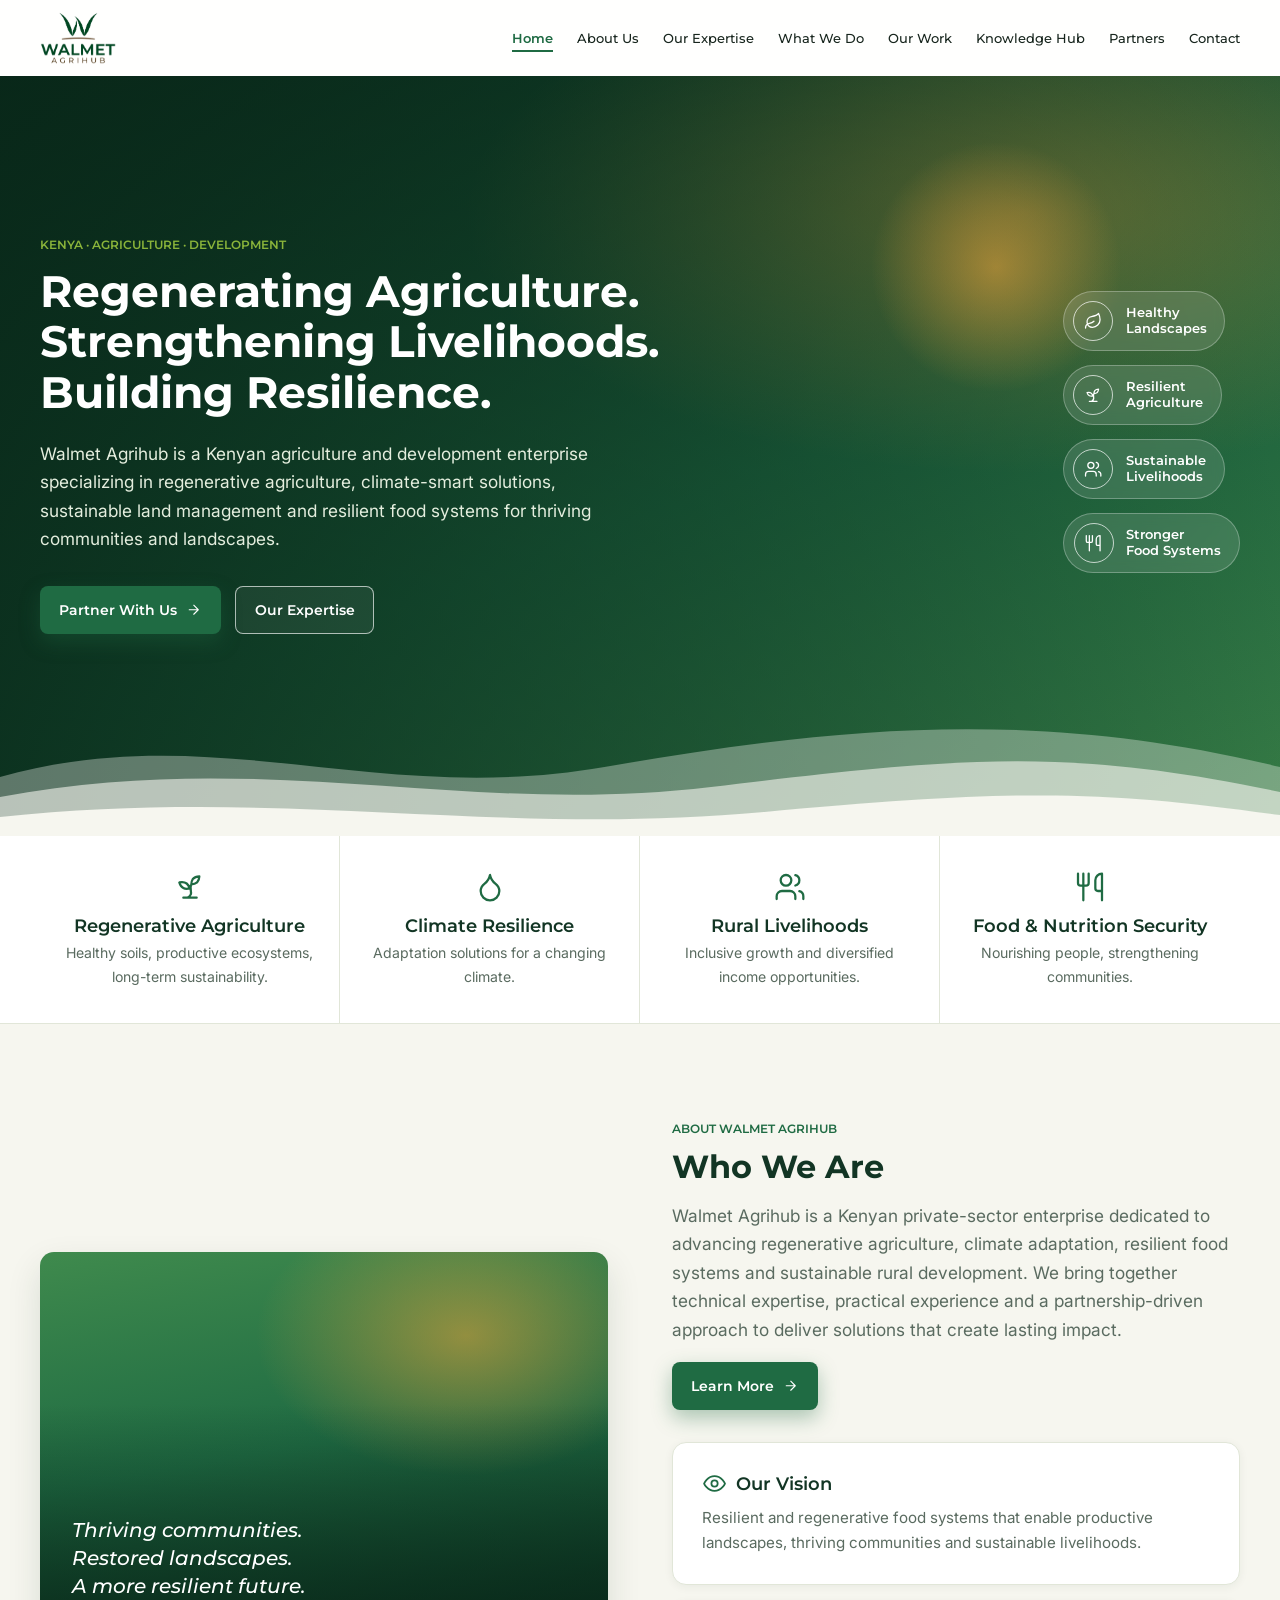
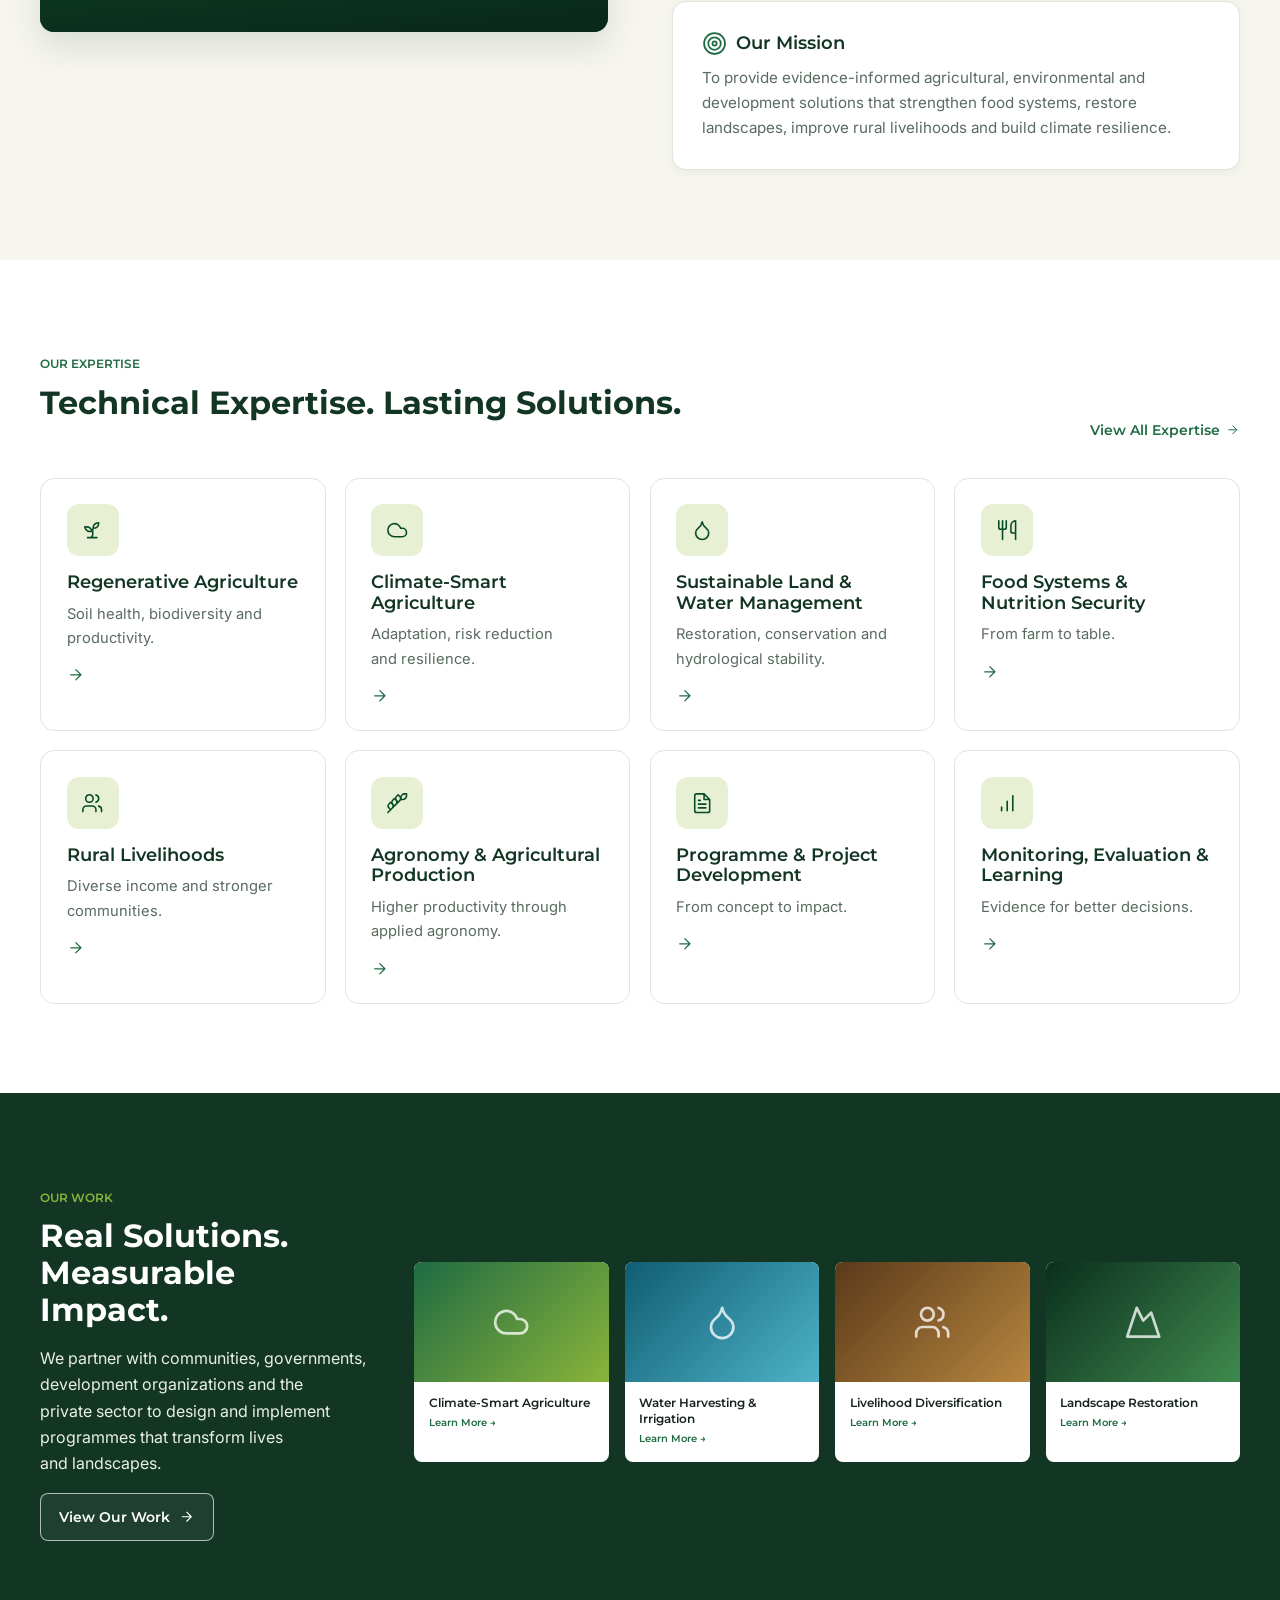
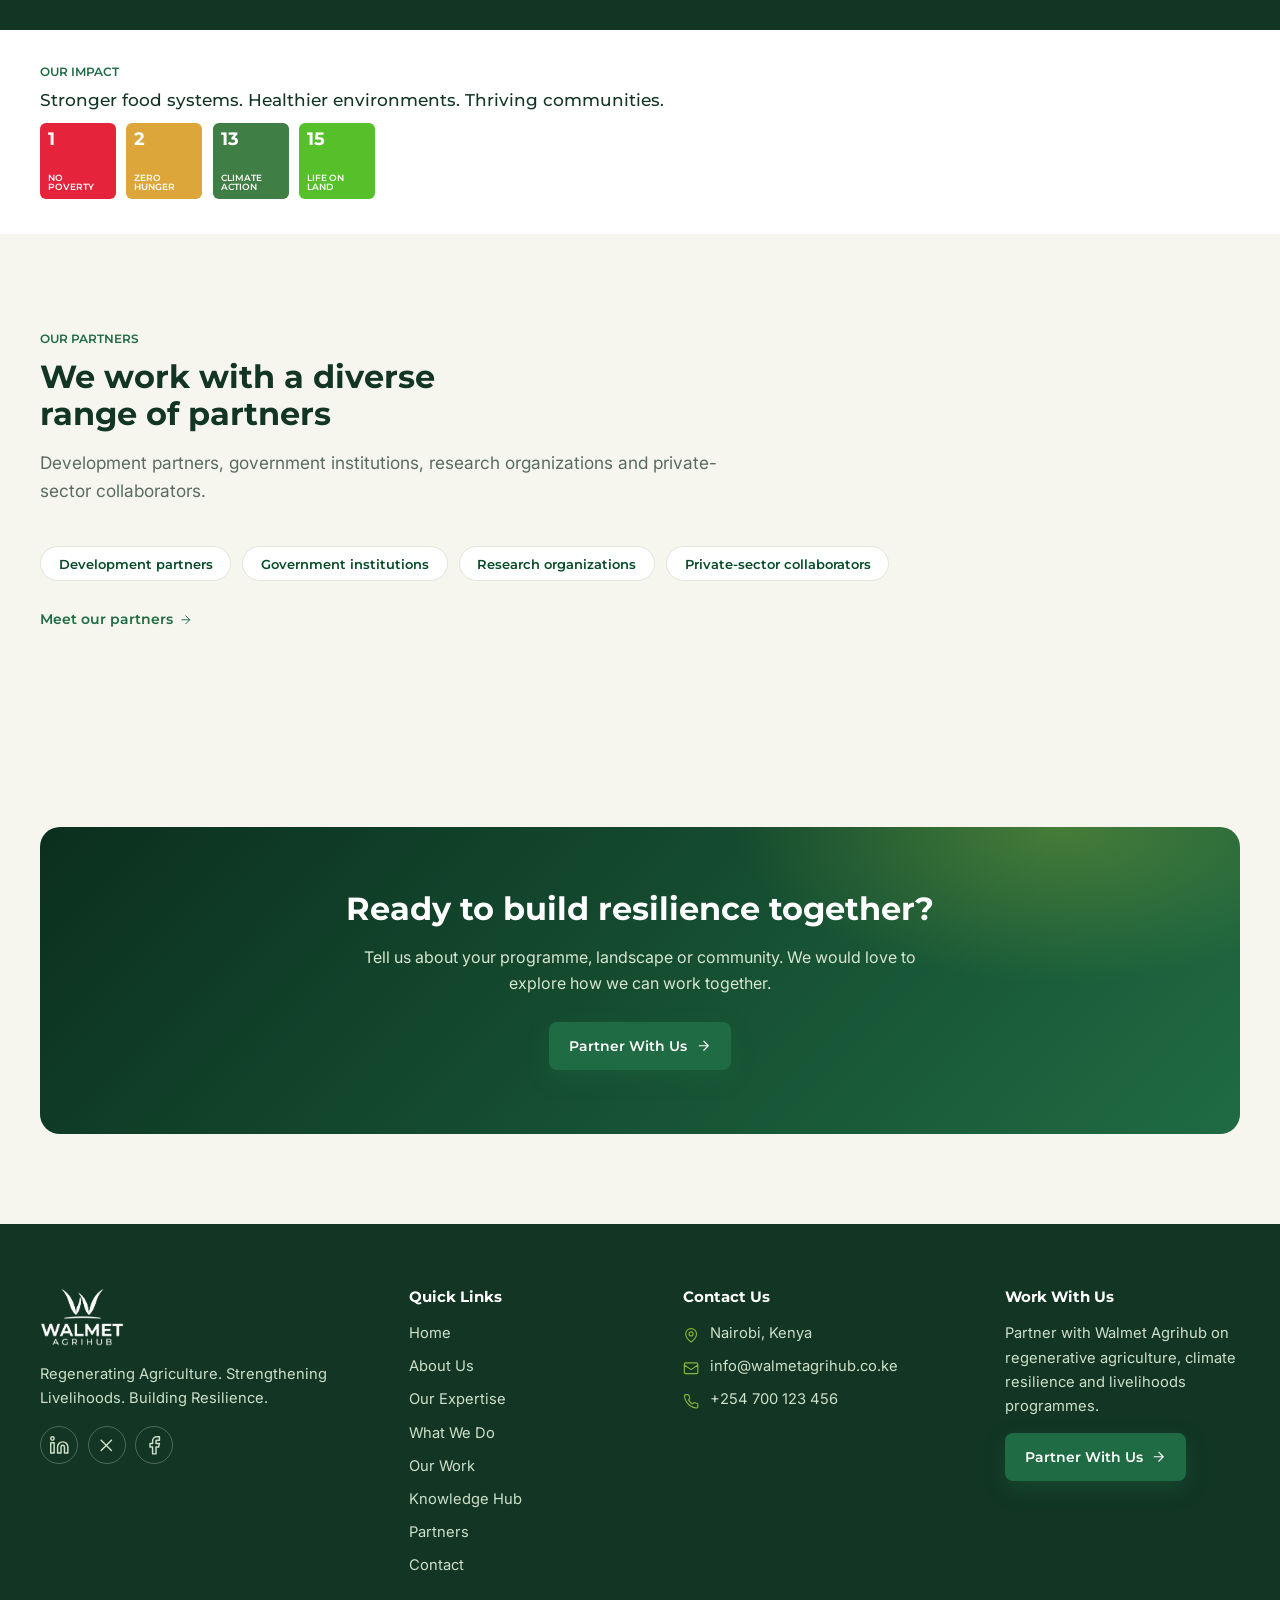
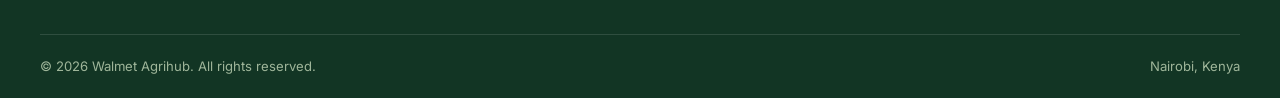
==== index.html @ 6f963b5f "first commit" ====
<!DOCTYPE html>
<html lang="en">
<head>
  <meta charset="UTF-8">
  <meta name="viewport" content="width=device-width, initial-scale=1">
  <title>Walmet Agrihub | Regenerative Agriculture & Climate Resilience in Kenya</title>
  <meta name="description" content="Walmet Agrihub is a Kenyan agriculture and development enterprise specializing in regenerative agriculture, climate-smart solutions and resilient food systems.">
  <meta name="theme-color" content="#064b27">
  <link rel="canonical" href="https://www.walmetagrihub.co.ke/">
  <meta property="og:type" content="website">
  <meta property="og:title" content="Walmet Agrihub | Regenerative Agriculture & Climate Resilience in Kenya">
  <meta property="og:description" content="Walmet Agrihub is a Kenyan agriculture and development enterprise specializing in regenerative agriculture, climate-smart solutions and resilient food systems.">
  <meta property="og:site_name" content="Walmet Agrihub">
  <link rel="icon" type="image/png" href="favicon.png">
  <link rel="preconnect" href="https://fonts.googleapis.com">
  <link rel="preconnect" href="https://fonts.gstatic.com" crossorigin>
  <link rel="stylesheet" href="https://fonts.googleapis.com/css2?family=Inter:wght@400;500;600&family=Montserrat:ital,wght@0,500;0,600;0,700;1,500&display=swap">
  <link rel="stylesheet" href="styles.css">
  <script>document.documentElement.classList.add('js')</script>
</head>
<body>
<a class="skip-link" href="#main">Skip to content</a>
<header class="site-header">
  <div class="container">
    <a class="brand" href="index.html" aria-label="Walmet Agrihub home">
      <img src="logo.png" alt="Walmet Agrihub logo" width="76" height="52">
      <span class="brand-tag">Regenerating Agriculture. Strengthening Livelihoods. Building Resilience.</span>
    </a>
    <button class="nav-toggle" aria-label="Toggle menu" aria-expanded="false" aria-controls="site-nav"><span></span></button>
    <nav class="nav" id="site-nav" aria-label="Primary"><a href="index.html" aria-current="page">Home</a><a href="about.html">About Us</a><a href="expertise.html">Our Expertise</a><a href="what-we-do.html">What We Do</a><a href="our-work.html">Our Work</a><a href="knowledge-hub.html">Knowledge Hub</a><a href="partners.html">Partners</a><a href="contact.html">Contact</a></nav>
  </div>
</header>
<main id="main">

<section class="hero">
  <div class="sun-glow"></div>
  <div class="container hero-inner">
    <div>
      <span class="eyebrow">Kenya &middot; Agriculture &middot; Development</span>
      <h1><span>Regenerating Agriculture.</span><span>Strengthening Livelihoods.</span><span>Building Resilience.</span></h1>
      <p class="lead">Walmet Agrihub is a Kenyan agriculture and development enterprise specializing in regenerative agriculture, climate-smart solutions, sustainable land management and resilient food systems for thriving communities and landscapes.</p>
      <div class="hero-actions">
        <a class="btn btn--primary" href="contact.html#enquiry">Partner With Us <svg class="icon " viewBox="0 0 24 24" aria-hidden="true"><path d="M5 12h14M12 5l7 7-7 7"/></svg></a>
        <a class="btn btn--ghost" href="expertise.html">Our Expertise</a>
      </div>
    </div>
    <div class="hero-chips"><div class="chip"><i><svg class="icon " viewBox="0 0 24 24" aria-hidden="true"><path d="M11 20A7 7 0 0 1 9.8 6.1C15.5 5 17 4.48 19 2c1 2 2 4.18 2 8 0 5.5-4.78 10-10 10Z"/><path d="M2 21c0-3 1.85-5.36 5.08-6C9.5 14.52 12 13 13 12"/></svg></i><span>Healthy<br>Landscapes</span></div><div class="chip"><i><svg class="icon " viewBox="0 0 24 24" aria-hidden="true"><path d="M7 20h10M10 20c5.5-2.5.8-6.4 3-10M9.5 9.4c1.1.8 1.8 2.2 2.3 3.7-2 .4-3.5.4-4.8-.3-1.2-.6-2.3-1.9-3-4.2 2.8-.5 4.4 0 5.5.8zM14.1 6a7 7 0 0 0-1.1 4c1.9-.1 3.3-.6 4.3-1.4 1-1 1.6-2.3 1.7-4.6-2.7.1-4 1-4.9 2z"/></svg></i><span>Resilient<br>Agriculture</span></div><div class="chip"><i><svg class="icon " viewBox="0 0 24 24" aria-hidden="true"><path d="M16 21v-2a4 4 0 0 0-4-4H6a4 4 0 0 0-4 4v2M9 11a4 4 0 1 0 0-8 4 4 0 0 0 0 8zM22 21v-2a4 4 0 0 0-3-3.87M16 3.13a4 4 0 0 1 0 7.75"/></svg></i><span>Sustainable<br>Livelihoods</span></div><div class="chip"><i><svg class="icon " viewBox="0 0 24 24" aria-hidden="true"><path d="M3 2v7a2 2 0 0 0 2 2h4a2 2 0 0 0 2-2V2M7 2v20M21 15V2a5 5 0 0 0-5 5v6a2 2 0 0 0 2 2h3Zm0 0v7"/></svg></i><span>Stronger<br>Food Systems</span></div></div>
  </div>
  <svg class="hills" viewBox="0 0 1440 150" preserveAspectRatio="none" aria-hidden="true">
  <path data-speed="0.10" d="M0 90 C240 30 420 120 680 80 S1160 20 1440 80 V150 H0Z" fill="#f6f6ef" opacity=".35"/>
  <path data-speed="0.05" d="M0 110 C300 60 520 130 800 100 S1200 60 1440 105 V150 H0Z" fill="#f6f6ef" opacity=".6"/>
  <path d="M0 130 C320 100 560 150 860 125 S1250 105 1440 128 V150 H0Z" fill="#f6f6ef"/>
</svg>
</section>

<section class="focus-strip"><div class="container focus-grid">
  <div class="focus-item reveal"><svg class="icon " viewBox="0 0 24 24" aria-hidden="true"><path d="M7 20h10M10 20c5.5-2.5.8-6.4 3-10M9.5 9.4c1.1.8 1.8 2.2 2.3 3.7-2 .4-3.5.4-4.8-.3-1.2-.6-2.3-1.9-3-4.2 2.8-.5 4.4 0 5.5.8zM14.1 6a7 7 0 0 0-1.1 4c1.9-.1 3.3-.6 4.3-1.4 1-1 1.6-2.3 1.7-4.6-2.7.1-4 1-4.9 2z"/></svg><h3>Regenerative Agriculture</h3><p>Healthy soils, productive ecosystems, long-term sustainability.</p></div>
  <div class="focus-item reveal" style="--d:.08s"><svg class="icon " viewBox="0 0 24 24" aria-hidden="true"><path d="M12 22a7 7 0 0 0 7-7c0-2-1-3.9-3-5.5s-3.5-4-4-6.5c-.5 2.5-2 4.9-4 6.5C6 11.1 5 13 5 15a7 7 0 0 0 7 7z"/></svg><h3>Climate Resilience</h3><p>Adaptation solutions for a changing climate.</p></div>
  <div class="focus-item reveal" style="--d:.16s"><svg class="icon " viewBox="0 0 24 24" aria-hidden="true"><path d="M16 21v-2a4 4 0 0 0-4-4H6a4 4 0 0 0-4 4v2M9 11a4 4 0 1 0 0-8 4 4 0 0 0 0 8zM22 21v-2a4 4 0 0 0-3-3.87M16 3.13a4 4 0 0 1 0 7.75"/></svg><h3>Rural Livelihoods</h3><p>Inclusive growth and diversified income opportunities.</p></div>
  <div class="focus-item reveal" style="--d:.24s"><svg class="icon " viewBox="0 0 24 24" aria-hidden="true"><path d="M3 2v7a2 2 0 0 0 2 2h4a2 2 0 0 0 2-2V2M7 2v20M21 15V2a5 5 0 0 0-5 5v6a2 2 0 0 0 2 2h3Zm0 0v7"/></svg><h3>Food &amp; Nutrition Security</h3><p>Nourishing people, strengthening communities.</p></div>
</div></section>

<section class="section"><div class="container split">
  <div class="visual reveal reveal--left"><blockquote>Thriving communities.<br>Restored landscapes.<br>A more resilient future.</blockquote></div>
  <div class="reveal reveal--right">
    <span class="eyebrow">About Walmet Agrihub</span><h2>Who We Are</h2>
    <p class="lead">Walmet Agrihub is a Kenyan private-sector enterprise dedicated to advancing regenerative agriculture, climate adaptation, resilient food systems and sustainable rural development. We bring together technical expertise, practical experience and a partnership-driven approach to deliver solutions that create lasting impact.</p>
    <a class="btn btn--primary" href="about.html">Learn More <svg class="icon " viewBox="0 0 24 24" aria-hidden="true"><path d="M5 12h14M12 5l7 7-7 7"/></svg></a>
    <div style="margin-top:2rem">
      <div class="vm-card"><h3><svg class="icon " viewBox="0 0 24 24" aria-hidden="true"><path d="M2 12s3-7 10-7 10 7 10 7-3 7-10 7-10-7-10-7Z"/><circle cx="12" cy="12" r="3"/></svg> Our Vision</h3><p>Resilient and regenerative food systems that enable productive landscapes, thriving communities and sustainable livelihoods.</p></div>
      <div class="vm-card"><h3><svg class="icon " viewBox="0 0 24 24" aria-hidden="true"><circle cx="12" cy="12" r="10"/><circle cx="12" cy="12" r="6"/><circle cx="12" cy="12" r="2"/></svg> Our Mission</h3><p>To provide evidence-informed agricultural, environmental and development solutions that strengthen food systems, restore landscapes, improve rural livelihoods and build climate resilience.</p></div>
    </div>
  </div>
</div></section>

<section class="section section--white"><div class="container">
  <div class="section-head section-head--row reveal"><div><span class="eyebrow">Our Expertise</span><h2>Technical Expertise. Lasting Solutions.</h2></div>
  <a class="link-arrow" href="expertise.html">View All Expertise <svg class="icon " viewBox="0 0 24 24" aria-hidden="true"><path d="M5 12h14M12 5l7 7-7 7"/></svg></a></div>
  <div class="grid grid--4"><a class="card reveal" style="--d:0.0s" href="expertise.html#regenerative">
  <div class="icon-wrap"><svg class="icon " viewBox="0 0 24 24" aria-hidden="true"><path d="M7 20h10M10 20c5.5-2.5.8-6.4 3-10M9.5 9.4c1.1.8 1.8 2.2 2.3 3.7-2 .4-3.5.4-4.8-.3-1.2-.6-2.3-1.9-3-4.2 2.8-.5 4.4 0 5.5.8zM14.1 6a7 7 0 0 0-1.1 4c1.9-.1 3.3-.6 4.3-1.4 1-1 1.6-2.3 1.7-4.6-2.7.1-4 1-4.9 2z"/></svg></div><h3>Regenerative Agriculture</h3><p>Soil health, biodiversity and productivity.</p><svg class="icon link-ico" viewBox="0 0 24 24" aria-hidden="true"><path d="M5 12h14M12 5l7 7-7 7"/></svg></a><a class="card reveal" style="--d:0.06s" href="expertise.html#climate-smart">
  <div class="icon-wrap"><svg class="icon " viewBox="0 0 24 24" aria-hidden="true"><path d="M17.5 19H9a7 7 0 1 1 6.71-9h1.79a4.5 4.5 0 1 1 0 9Z"/></svg></div><h3>Climate-Smart Agriculture</h3><p>Adaptation, risk reduction and resilience.</p><svg class="icon link-ico" viewBox="0 0 24 24" aria-hidden="true"><path d="M5 12h14M12 5l7 7-7 7"/></svg></a><a class="card reveal" style="--d:0.12s" href="expertise.html#sustainable">
  <div class="icon-wrap"><svg class="icon " viewBox="0 0 24 24" aria-hidden="true"><path d="M12 22a7 7 0 0 0 7-7c0-2-1-3.9-3-5.5s-3.5-4-4-6.5c-.5 2.5-2 4.9-4 6.5C6 11.1 5 13 5 15a7 7 0 0 0 7 7z"/></svg></div><h3>Sustainable Land & Water Management</h3><p>Restoration, conservation and hydrological stability.</p><svg class="icon link-ico" viewBox="0 0 24 24" aria-hidden="true"><path d="M5 12h14M12 5l7 7-7 7"/></svg></a><a class="card reveal" style="--d:0.18s" href="expertise.html#food">
  <div class="icon-wrap"><svg class="icon " viewBox="0 0 24 24" aria-hidden="true"><path d="M3 2v7a2 2 0 0 0 2 2h4a2 2 0 0 0 2-2V2M7 2v20M21 15V2a5 5 0 0 0-5 5v6a2 2 0 0 0 2 2h3Zm0 0v7"/></svg></div><h3>Food Systems & Nutrition Security</h3><p>From farm to table.</p><svg class="icon link-ico" viewBox="0 0 24 24" aria-hidden="true"><path d="M5 12h14M12 5l7 7-7 7"/></svg></a><a class="card reveal" style="--d:0.24s" href="expertise.html#rural">
  <div class="icon-wrap"><svg class="icon " viewBox="0 0 24 24" aria-hidden="true"><path d="M16 21v-2a4 4 0 0 0-4-4H6a4 4 0 0 0-4 4v2M9 11a4 4 0 1 0 0-8 4 4 0 0 0 0 8zM22 21v-2a4 4 0 0 0-3-3.87M16 3.13a4 4 0 0 1 0 7.75"/></svg></div><h3>Rural Livelihoods</h3><p>Diverse income and stronger communities.</p><svg class="icon link-ico" viewBox="0 0 24 24" aria-hidden="true"><path d="M5 12h14M12 5l7 7-7 7"/></svg></a><a class="card reveal" style="--d:0.3s" href="expertise.html#agronomy">
  <div class="icon-wrap"><svg class="icon " viewBox="0 0 24 24" aria-hidden="true"><path d="M2 22 16 8M3.47 12.53 5 11l1.53 1.53a3.5 3.5 0 0 1 0 4.94L5 19l-1.53-1.53a3.5 3.5 0 0 1 0-4.94ZM7.47 8.53 9 7l1.53 1.53a3.5 3.5 0 0 1 0 4.94L9 15l-1.53-1.53a3.5 3.5 0 0 1 0-4.94ZM11.47 4.53 13 3l1.53 1.53a3.5 3.5 0 0 1 0 4.94L13 11l-1.53-1.53a3.5 3.5 0 0 1 0-4.94ZM20 2h2v2a4 4 0 0 1-4 4h-2V6a4 4 0 0 1 4-4Z"/></svg></div><h3>Agronomy & Agricultural Production</h3><p>Higher productivity through applied agronomy.</p><svg class="icon link-ico" viewBox="0 0 24 24" aria-hidden="true"><path d="M5 12h14M12 5l7 7-7 7"/></svg></a><a class="card reveal" style="--d:0.36s" href="expertise.html#programme">
  <div class="icon-wrap"><svg class="icon " viewBox="0 0 24 24" aria-hidden="true"><path d="M14 2H6a2 2 0 0 0-2 2v16a2 2 0 0 0 2 2h12a2 2 0 0 0 2-2V8zM14 2v6h6M16 13H8M16 17H8M10 9H8"/></svg></div><h3>Programme & Project Development</h3><p>From concept to impact.</p><svg class="icon link-ico" viewBox="0 0 24 24" aria-hidden="true"><path d="M5 12h14M12 5l7 7-7 7"/></svg></a><a class="card reveal" style="--d:0.42s" href="expertise.html#monitoring">
  <div class="icon-wrap"><svg class="icon " viewBox="0 0 24 24" aria-hidden="true"><path d="M12 20V10M18 20V4M6 20v-4"/></svg></div><h3>Monitoring, Evaluation & Learning</h3><p>Evidence for better decisions.</p><svg class="icon link-ico" viewBox="0 0 24 24" aria-hidden="true"><path d="M5 12h14M12 5l7 7-7 7"/></svg></a></div>
</div></section>

<section class="section section--dark"><div class="container work-band">
  <div class="reveal"><span class="eyebrow">Our Work</span><h2>Real Solutions. Measurable Impact.</h2>
    <p>We partner with communities, governments, development organizations and the private sector to design and implement programmes that transform lives and landscapes.</p>
    <a class="btn btn--ghost" href="our-work.html">View Our Work <svg class="icon " viewBox="0 0 24 24" aria-hidden="true"><path d="M5 12h14M12 5l7 7-7 7"/></svg></a></div>
  <div class="work-tiles">
    <a class="tile reveal" href="our-work.html"><div class="thumb th-climate" style="height:120px"><svg class="icon " viewBox="0 0 24 24" aria-hidden="true"><path d="M17.5 19H9a7 7 0 1 1 6.71-9h1.79a4.5 4.5 0 1 1 0 9Z"/></svg></div><div class="t-body">Climate-Smart Agriculture<small>Learn More &rarr;</small></div></a>
    <a class="tile reveal" style="--d:.08s" href="our-work.html"><div class="thumb th-water" style="height:120px"><svg class="icon " viewBox="0 0 24 24" aria-hidden="true"><path d="M12 22a7 7 0 0 0 7-7c0-2-1-3.9-3-5.5s-3.5-4-4-6.5c-.5 2.5-2 4.9-4 6.5C6 11.1 5 13 5 15a7 7 0 0 0 7 7z"/></svg></div><div class="t-body">Water Harvesting &amp; Irrigation<small>Learn More &rarr;</small></div></a>
    <a class="tile reveal" style="--d:.16s" href="our-work.html"><div class="thumb th-liveli" style="height:120px"><svg class="icon " viewBox="0 0 24 24" aria-hidden="true"><path d="M16 21v-2a4 4 0 0 0-4-4H6a4 4 0 0 0-4 4v2M9 11a4 4 0 1 0 0-8 4 4 0 0 0 0 8zM22 21v-2a4 4 0 0 0-3-3.87M16 3.13a4 4 0 0 1 0 7.75"/></svg></div><div class="t-body">Livelihood Diversification<small>Learn More &rarr;</small></div></a>
    <a class="tile reveal" style="--d:.24s" href="our-work.html"><div class="thumb th-land" style="height:120px"><svg class="icon " viewBox="0 0 24 24" aria-hidden="true"><path d="m8 3 4 8 5-5 5 15H2L8 3z"/></svg></div><div class="t-body">Landscape Restoration<small>Learn More &rarr;</small></div></a>
  </div>
</div></section>

<section class="section section--white" style="padding:2.2rem 0"><div class="container impact reveal">
  <span class="eyebrow" style="margin:0">Our Impact</span>
  <p>Stronger food systems. Healthier environments. Thriving communities.</p>
  <div class="sdgs" aria-label="Aligned with Sustainable Development Goals 1, 2, 13 and 15">
    <div class="sdg" style="background:#e5243b">1<small>No Poverty</small></div>
    <div class="sdg" style="background:#dda63a">2<small>Zero Hunger</small></div>
    <div class="sdg" style="background:#3f7e44">13<small>Climate Action</small></div>
    <div class="sdg" style="background:#56c02b">15<small>Life on Land</small></div>
  </div>
</div></section>

<section class="section"><div class="container">
  <div class="section-head reveal "><span class="eyebrow">Our Partners</span><h2>We work with a diverse range of partners</h2><p class=lead>Development partners, government institutions, research organizations and private-sector collaborators.</p></div>
  <div class="cat-pills reveal"><span class="pill">Development partners</span><span class="pill">Government institutions</span><span class="pill">Research organizations</span><span class="pill">Private-sector collaborators</span></div>
  <p style="margin-top:1.5rem" class="reveal"><a class="link-arrow" href="partners.html">Meet our partners <svg class="icon " viewBox="0 0 24 24" aria-hidden="true"><path d="M5 12h14M12 5l7 7-7 7"/></svg></a></p>
</div></section>
<section class="section"><div class="container"><div class="cta-band reveal">
  <h2>Ready to build resilience together?</h2><p>Tell us about your programme, landscape or community. We would love to explore how we can work together.</p>
  <a class="btn btn--primary" href="contact.html#enquiry">Partner With Us <svg class="icon " viewBox="0 0 24 24" aria-hidden="true"><path d="M5 12h14M12 5l7 7-7 7"/></svg></a></div></div></section>

</main>
<footer class="site-footer">
  <div class="container footer-grid">
    <div>
      <img class="footer-logo" src="logo.png" alt="Walmet Agrihub">
      <p>Regenerating Agriculture. Strengthening Livelihoods. Building Resilience.</p>
      <div class="social">
        <a href="https://www.linkedin.com/" aria-label="LinkedIn" target="_blank" rel="noopener"><svg class="icon " viewBox="0 0 24 24" aria-hidden="true"><path d="M16 8a6 6 0 0 1 6 6v7h-4v-7a2 2 0 0 0-4 0v7h-4v-7a6 6 0 0 1 6-6zM2 9h4v12H2zM4 6a2 2 0 1 0 0-4 2 2 0 0 0 0 4z"/></svg></a>
        <a href="https://x.com/" aria-label="X" target="_blank" rel="noopener"><svg class="icon " viewBox="0 0 24 24" aria-hidden="true"><path d="M18 6 6 18M6 6l12 12"/></svg></a>
        <a href="https://www.facebook.com/" aria-label="Facebook" target="_blank" rel="noopener"><svg class="icon " viewBox="0 0 24 24" aria-hidden="true"><path d="M18 2h-3a5 5 0 0 0-5 5v3H7v4h3v8h4v-8h3l1-4h-4V7a1 1 0 0 1 1-1h3z"/></svg></a>
      </div>
    </div>
    <div><h4>Quick Links</h4><ul><li><a href="index.html">Home</a></li><li><a href="about.html">About Us</a></li><li><a href="expertise.html">Our Expertise</a></li><li><a href="what-we-do.html">What We Do</a></li><li><a href="our-work.html">Our Work</a></li><li><a href="knowledge-hub.html">Knowledge Hub</a></li><li><a href="partners.html">Partners</a></li><li><a href="contact.html">Contact</a></li></ul></div>
    <div><h4>Contact Us</h4>
      <ul class="footer-contact">
        <li><svg class="icon " viewBox="0 0 24 24" aria-hidden="true"><path d="M20 10c0 6-8 12-8 12s-8-6-8-12a8 8 0 0 1 16 0z"/><circle cx="12" cy="10" r="3"/></svg><span>Nairobi, Kenya</span></li>
        <li><svg class="icon " viewBox="0 0 24 24" aria-hidden="true"><path d="M4 4h16a2 2 0 0 1 2 2v12a2 2 0 0 1-2 2H4a2 2 0 0 1-2-2V6a2 2 0 0 1 2-2zM22 7l-10 7L2 7"/></svg><a href="mailto:info@walmetagrihub.co.ke">info@walmetagrihub.co.ke</a></li>
        <li><svg class="icon " viewBox="0 0 24 24" aria-hidden="true"><path d="M22 16.92v3a2 2 0 0 1-2.18 2 19.8 19.8 0 0 1-8.63-3.07 19.5 19.5 0 0 1-6-6 19.8 19.8 0 0 1-3.07-8.67A2 2 0 0 1 4.11 2h3a2 2 0 0 1 2 1.72c.13.96.36 1.9.7 2.81a2 2 0 0 1-.45 2.11L8.09 9.91a16 16 0 0 0 6 6l1.27-1.27a2 2 0 0 1 2.11-.45c.91.34 1.85.57 2.81.7A2 2 0 0 1 22 16.92z"/></svg><a href="tel:+254700123456">+254 700 123 456</a></li>
      </ul></div>
    <div><h4>Work With Us</h4><p>Partner with Walmet Agrihub on regenerative agriculture, climate resilience and livelihoods programmes.</p>
      <a class="btn btn--primary" href="contact.html#enquiry">Partner With Us <svg class="icon " viewBox="0 0 24 24" aria-hidden="true"><path d="M5 12h14M12 5l7 7-7 7"/></svg></a></div>
  </div>
  <div class="container footer-bottom"><span>&copy; <span data-year>2026</span> Walmet Agrihub. All rights reserved.</span><span>Nairobi, Kenya</span></div>
</footer>
<script src="main.js" defer></script>

</body>
</html>
---- styles.css ----
:root {
  /* Brand greens */
  --green-900: #0b2f1e;
  --green-800: #123524;   /* footer / dark bands */
  --green-700: #064b27;   /* logo green */
  --green-600: #1f6b43;   /* primary buttons */
  --green-500: #2f8a57;
  --lime:      #8ab43a;   /* accent */
  --lime-soft: #e8f0d4;

  /* Earth + sun */
  --brown:     #5b3a1a;   /* logo brown */
  --sun:       #e8a33a;

  /* Neutrals */
  --cream:  #f6f6ef;
  --paper:  #ffffff;
  --ink:    #17251d;
  --muted:  #5a6b60;
  --line:   #e1e6d8;

  /* Type */
  --font-head: "Montserrat", "Segoe UI", system-ui, sans-serif;
  --font-body: "Inter", "Segoe UI", system-ui, sans-serif;

  /* Layout */
  --container: 1200px;
  --header-h: 76px;
  --radius: 14px;
  --radius-sm: 8px;

  /* Elevation + motion */
  --shadow-sm: 0 2px 10px rgba(11, 47, 30, .06);
  --shadow-md: 0 14px 34px rgba(11, 47, 30, .12);
  --ease: cubic-bezier(.22, .61, .36, 1);
}

/* base.css — reset, typography, utilities */
*, *::before, *::after { box-sizing: border-box; }
html { scroll-behavior: smooth; scroll-padding-top: calc(var(--header-h) + 16px); }
body {
  margin: 0; font-family: var(--font-body); color: var(--ink);
  background: var(--cream); line-height: 1.65; -webkit-font-smoothing: antialiased;
}
img, svg { max-width: 100%; display: block; }
a { color: inherit; text-decoration: none; }
ul { margin: 0; padding: 0; list-style: none; }
h1, h2, h3, h4 { font-family: var(--font-head); color: var(--green-800); line-height: 1.15; margin: 0 0 .5em; }
h1 { font-size: 3rem; font-weight: 700; letter-spacing: 0; text-wrap: balance; }
h2 { font-size: 2rem; font-weight: 700; text-wrap: balance; }
h3 { font-size: 1.12rem; font-weight: 600; }
p  { margin: 0 0 1em; }

:focus-visible { outline: 3px solid var(--lime); outline-offset: 3px; border-radius: 4px; }
::selection { background: var(--lime); color: var(--green-900); }

.container { width: min(var(--container), 100% - 2.5rem); margin-inline: auto; }
.section { padding: clamp(3.5rem, 7vw, 6rem) 0; }
.section--white { background: var(--paper); }
.section--dark  { background: var(--green-800); color: #e9f1e4; }
.section--dark h2, .section--dark h3 { color: #fff; }

.eyebrow {
  display: inline-block; font: 600 .75rem/1 var(--font-head);
  letter-spacing: 0; text-transform: uppercase; color: var(--green-600); margin-bottom: .9rem;
}
.section--dark .eyebrow, .hero .eyebrow { color: var(--lime); }
.lead { font-size: 1.08rem; color: var(--muted); max-width: 62ch; }
.section-head { max-width: 680px; margin-bottom: 2.5rem; }
.section-head p, .section p { text-wrap: pretty; }
.section-head--row { display: flex; justify-content: space-between; align-items: end; gap: 1rem; max-width: none; flex-wrap: wrap; }
.center { text-align: center; margin-inline: auto; }

.sr-only { position: absolute; width: 1px; height: 1px; overflow: hidden; clip: rect(0 0 0 0); white-space: nowrap; }
.skip-link { position: absolute; left: 1rem; top: -4rem; background: var(--green-700); color: #fff; padding: .6rem 1rem; border-radius: 6px; z-index: 200; }
.skip-link:focus { top: 1rem; }

.icon { width: 1.4em; height: 1.4em; fill: none; stroke: currentColor; stroke-width: 1.7; stroke-linecap: round; stroke-linejoin: round; flex: none; }

/* layout.css — header, nav, hero, page hero, footer */

/* ---------- Header ---------- */
.site-header {
  position: fixed; inset: 0 0 auto 0; z-index: 100; height: var(--header-h);
  background: rgba(255,255,255,.92); backdrop-filter: blur(10px);
  border-bottom: 1px solid transparent; transition: box-shadow .3s, border-color .3s, height .3s;
}
.site-header.is-scrolled { box-shadow: var(--shadow-sm); border-color: var(--line); --header-h: 66px; height: 66px; }
.site-header .container { height: 100%; display: flex; align-items: center; justify-content: space-between; gap: 1.5rem; }

.brand { display: flex; align-items: center; gap: 1rem; }
.brand img { height: 52px; width: auto; transition: height .3s; }
.is-scrolled .brand img { height: 44px; }
.brand-tag { display: none; font-size: .7rem; line-height: 1.35; color: var(--green-700); border-left: 1px solid var(--line); padding-left: 1rem; max-width: 150px; }

.nav { display: flex; align-items: center; gap: 1.5rem; }
.nav a { position: relative; font: 500 .84rem var(--font-head); color: var(--ink); padding: .4rem 0; white-space: nowrap; }
.nav a::after {
  content: ""; position: absolute; left: 0; bottom: 0; height: 2px; width: 100%;
  background: var(--green-600); transform: scaleX(0); transform-origin: left; transition: transform .35s var(--ease);
}
.nav a:hover::after, .nav a[aria-current="page"]::after { transform: scaleX(1); }
.nav a[aria-current="page"] { color: var(--green-600); font-weight: 600; }

.nav-toggle { display: none; width: 44px; height: 44px; border: 0; background: none; cursor: pointer; position: relative; }
.nav-toggle span, .nav-toggle span::before, .nav-toggle span::after {
  content: ""; position: absolute; left: 11px; width: 22px; height: 2px; background: var(--green-800); transition: transform .3s, opacity .3s;
}
.nav-toggle span { top: 21px; }
.nav-toggle span::before { top: -7px; left: 0; }
.nav-toggle span::after  { top: 7px;  left: 0; }
.nav-toggle[aria-expanded="true"] span { background: transparent; }
.nav-toggle[aria-expanded="true"] span::before { transform: translateY(7px) rotate(45deg); }
.nav-toggle[aria-expanded="true"] span::after  { transform: translateY(-7px) rotate(-45deg); }

@media (min-width: 1480px) { .brand-tag { display: block; max-width: 210px; } }
@media (max-width: 1100px) {
  .nav-toggle { display: block; }
  .nav {
    position: absolute; top: 100%; left: 0; right: 0; flex-direction: column; align-items: stretch; gap: 0;
    background: #fff; border-bottom: 1px solid var(--line); box-shadow: var(--shadow-md);
    max-height: 0; overflow: hidden; transition: max-height .45s var(--ease);
  }
  .nav.is-open { max-height: 520px; }
  .nav a { padding: .95rem 1.5rem; border-top: 1px solid var(--line); font-size: .95rem; }
  .nav a::after { display: none; }
}

main { padding-top: var(--header-h); }

/* ---------- Home hero ---------- */
.hero {
  position: relative; color: #fff; overflow: hidden; isolation: isolate;
  min-height: min(86vh, 760px); display: flex; align-items: center;
  /* Drop a real photo at web/assets/img/hero.jpg — it layers over the gradient automatically */
  background:
    url("../img/hero.jpg") center / cover no-repeat,
    radial-gradient(900px 420px at 80% 18%, rgba(232,163,58,.45), transparent 62%),
    linear-gradient(160deg, #0b2f1e 0%, #1f6b43 55%, #3f8a4d 100%);
}
.hero::before { /* legibility veil */
  content: ""; position: absolute; inset: 0; z-index: -1;
  background: linear-gradient(90deg, rgba(8,38,24,.82) 0%, rgba(8,38,24,.45) 55%, rgba(8,38,24,.15) 100%);
}
.hero-inner { padding: 4rem 0 7rem; display: grid; grid-template-columns: minmax(0, 1.25fr) minmax(0, .75fr); gap: 3rem; align-items: center; }
.hero-inner > * { min-width: 0; }
.hero h1 { color: #fff; font-size: 2.75rem; }
.hero h1 span { display: block; }
.hero p.lead { color: #e4eede; max-width: 52ch; margin: 1.2rem 0 2rem; }
.hero-actions { display: flex; flex-wrap: wrap; gap: .9rem; }

.hero-chips { display: grid; gap: .9rem; justify-self: end; }
.chip {
  display: flex; align-items: center; gap: .8rem; padding: .55rem 1.1rem .55rem .6rem;
  background: rgba(255,255,255,.12); border: 1px solid rgba(255,255,255,.28); border-radius: 999px;
  backdrop-filter: blur(6px); font: 600 .82rem/1.2 var(--font-head); width: fit-content;
}
.chip i { display: grid; place-items: center; width: 40px; height: 40px; border-radius: 50%; border: 1.5px solid rgba(255,255,255,.7); }

.hills { position: absolute; left: 0; right: 0; bottom: -1px; width: 100%; height: 150px; z-index: -1; pointer-events: none; }
.hills path { transition: transform .1s linear; }
.sun-glow {
  position: absolute; z-index: -1; right: 12%; top: 8%; width: 260px; height: 260px; border-radius: 50%;
  background: radial-gradient(circle, rgba(232,163,58,.55), transparent 68%); pointer-events: none;
}

@media (max-width: 900px) {
  h1 { font-size: 2.5rem; }
  h2 { font-size: 1.8rem; }
  .hero-inner { grid-template-columns: 1fr; padding-bottom: 6rem; }
  .hero h1 { font-size: 2.45rem; }
  .hero-chips { grid-template-columns: 1fr 1fr; justify-self: stretch; }
  .chip { width: auto; }
}
@media (max-width: 520px) {
  h1 { font-size: 2.1rem; }
  h2 { font-size: 1.6rem; }
  .hero h1 { font-size: 2.05rem; }
  .hero-actions { align-items: stretch; }
  .hero-actions .btn { flex: 1 1 100%; }
  .hero-chips { grid-template-columns: 1fr; }
}

/* ---------- Inner page hero ---------- */
.page-hero {
  position: relative; overflow: hidden; color: #fff; padding: 4.5rem 0 6rem; isolation: isolate;
  background:
    radial-gradient(700px 300px at 85% 10%, rgba(138,180,58,.35), transparent 65%),
    linear-gradient(150deg, var(--green-900), var(--green-600));
}
.page-hero h1 { color: #fff; margin-bottom: .6rem; }
.page-hero p { color: #d7e6d0; max-width: 60ch; font-size: 1.08rem; margin: 0; }
.crumbs { font-size: .8rem; color: #b9d0b0; margin-bottom: 1rem; }
.crumbs a:hover { color: #fff; }
.page-hero .hills { height: 90px; }

/* ---------- Footer ---------- */
.site-footer { background: var(--green-800); color: #cfe0c9; padding: 4rem 0 0; font-size: .92rem; }
.footer-grid { display: grid; grid-template-columns: 1.4fr 1fr 1.2fr 1fr; gap: 2.5rem; padding-bottom: 3rem; }
.footer-logo { height: 58px; width: auto; filter: brightness(0) invert(1); margin-bottom: 1rem; }
.site-footer h4 { color: #fff; font-size: .95rem; margin-bottom: 1rem; }
.site-footer li { margin-bottom: .55rem; }
.site-footer a { transition: color .25s; }
.site-footer a:hover { color: var(--lime); }
.footer-contact li { display: flex; gap: .65rem; align-items: flex-start; }
.footer-contact .icon { width: 1.1em; margin-top: .25em; color: var(--lime); }
.social { display: flex; gap: .6rem; margin-top: 1rem; }
.social a { display: grid; place-items: center; width: 38px; height: 38px; border-radius: 50%; border: 1px solid rgba(255,255,255,.25); transition: background .25s, transform .25s; }
.social a:hover { background: var(--lime); color: var(--green-900); transform: translateY(-3px); }
.footer-bottom { border-top: 1px solid rgba(255,255,255,.12); padding: 1.3rem 0; display: flex; justify-content: space-between; flex-wrap: wrap; gap: .8rem; font-size: .82rem; color: #9fb69a; }
@media (max-width: 900px) { .footer-grid { grid-template-columns: 1fr 1fr; } }
@media (max-width: 560px) { .footer-grid { grid-template-columns: 1fr; } }

/* components.css — buttons, cards, grids, forms, filters */

/* ---------- Buttons ---------- */
.btn {
  display: inline-flex; align-items: center; justify-content: center; gap: .55rem; min-height: 48px; max-width: 100%;
  padding: .7rem 1.15rem; border-radius: 8px; text-align: center; line-height: 1.25;
  font: 600 .88rem var(--font-head); border: 1.5px solid transparent; cursor: pointer;
  transition: transform .3s var(--ease), background .3s, color .3s, box-shadow .3s, border-color .3s;
}
.btn .icon { width: 1.1em; height: 1.1em; transition: transform .3s var(--ease); }
.btn:hover .icon { transform: translateX(4px); }
.btn:hover { transform: translateY(-2px); }
.btn--primary { background: var(--green-600); color: #fff; box-shadow: 0 8px 20px rgba(31,107,67,.35); }
.btn--primary:hover { background: var(--green-500); }
.btn--ghost { color: #fff; border-color: rgba(255,255,255,.65); background: rgba(255,255,255,.06); }
.btn--ghost:hover { background: #fff; color: var(--green-800); }
.btn--outline { color: var(--green-700); border-color: var(--green-600); }
.btn--outline:hover { background: var(--green-600); color: #fff; }
.link-arrow { display: inline-flex; align-items: center; gap: .4rem; font: 600 .85rem var(--font-head); color: var(--green-600); }
.link-arrow .icon { width: 1em; height: 1em; transition: transform .3s var(--ease); }
.link-arrow:hover .icon { transform: translateX(5px); }

/* ---------- Focus strip (home) ---------- */
.focus-strip { background: var(--paper); border-bottom: 1px solid var(--line); }
.focus-grid { display: grid; grid-template-columns: repeat(4, 1fr); }
.focus-item { padding: 2.2rem 1.5rem; text-align: center; border-right: 1px solid var(--line); transition: background .35s; }
.focus-item:last-child { border-right: 0; }
.focus-item .icon { width: 2rem; height: 2rem; margin: 0 auto .8rem; color: var(--green-600); transition: transform .45s var(--ease); }
.focus-item:hover { background: var(--lime-soft); }
.focus-item:hover .icon { transform: translateY(-5px) scale(1.08); }
.focus-item h3 { margin-bottom: .3rem; }
.focus-item p { margin: 0; font-size: .88rem; color: var(--muted); }
@media (max-width: 800px) { .focus-grid { grid-template-columns: 1fr 1fr; } .focus-item { border-bottom: 1px solid var(--line); } }

/* ---------- Split (who we are) ---------- */
.split { display: grid; grid-template-columns: minmax(0, 1fr) minmax(0, 1fr); gap: clamp(2rem, 5vw, 4.5rem); align-items: center; }
.split--3 { grid-template-columns: minmax(0, .9fr) minmax(0, 1fr) minmax(0, .9fr); }
.visual {
  position: relative; min-height: 380px; border-radius: var(--radius); overflow: hidden; color: #fff; display: flex; align-items: flex-end;
  background:
    url("../img/about.jpg") center / cover no-repeat,
    radial-gradient(300px 200px at 75% 22%, rgba(232,163,58,.55), transparent 70%),
    linear-gradient(170deg, #3f8a4d 0%, #1f6b43 50%, #0b2f1e 100%);
  box-shadow: var(--shadow-md);
}
.visual::after { content: ""; position: absolute; inset: 0; background: linear-gradient(180deg, transparent 40%, rgba(8,38,24,.75)); }
.visual blockquote { position: relative; z-index: 1; margin: 0; padding: 2rem; font: italic 500 1.25rem/1.4 var(--font-head); }
.vm-card { background: var(--paper); border: 1px solid var(--line); border-radius: var(--radius); padding: 1.8rem; box-shadow: var(--shadow-sm); }
.vm-card + .vm-card { margin-top: 1rem; }
.vm-card h3 { display: flex; align-items: center; gap: .6rem; }
.vm-card .icon { color: var(--green-600); }
.vm-card p { margin: 0; color: var(--muted); font-size: .95rem; }
@media (max-width: 900px) { .split, .split--3 { grid-template-columns: 1fr; } }

/* ---------- Generic card grids ---------- */
.grid { display: grid; gap: 1.2rem; }
.grid--4 { grid-template-columns: repeat(4, minmax(0, 1fr)); }
.grid--3 { grid-template-columns: repeat(3, minmax(0, 1fr)); }
.grid--2 { grid-template-columns: repeat(2, minmax(0, 1fr)); }
@media (max-width: 1000px) { .grid--4 { grid-template-columns: repeat(2, 1fr); } .grid--3 { grid-template-columns: repeat(2, 1fr); } }
@media (max-width: 620px)  { .grid--4, .grid--3, .grid--2 { grid-template-columns: 1fr; } }

.card {
  position: relative; background: var(--paper); border: 1px solid var(--line); border-radius: var(--radius); padding: 1.6rem;
  transition: transform .4s var(--ease), box-shadow .4s var(--ease), border-color .4s;
}
.card::before { /* growing accent line */
  content: ""; position: absolute; left: 1.6rem; top: 0; height: 3px; width: 0; background: var(--lime); border-radius: 0 0 3px 3px; transition: width .5s var(--ease);
}
.card:hover { transform: translateY(-6px); box-shadow: var(--shadow-md); border-color: transparent; }
.card:hover::before { width: calc(100% - 3.2rem); }
.card .icon-wrap {
  display: grid; place-items: center; width: 52px; height: 52px; border-radius: 12px; margin-bottom: 1rem;
  background: var(--lime-soft); color: var(--green-700); transition: background .35s, color .35s, transform .45s var(--ease);
}
.card:hover .icon-wrap { background: var(--green-600); color: #fff; transform: rotate(-6deg) scale(1.06); }
.card p { color: var(--muted); font-size: .92rem; margin-bottom: 1rem; }
.card ul.ticks li { position: relative; padding-left: 1.4rem; font-size: .88rem; color: var(--muted); margin-bottom: .35rem; }
.card ul.ticks li::before { content: ""; position: absolute; left: 0; top: .6em; width: .6rem; height: .6rem; border-radius: 50%; background: var(--lime); }
.card .num { position: absolute; right: 1.4rem; top: 1.2rem; font: 700 2rem var(--font-head); color: var(--lime-soft); }

/* ---------- Work band (dark) ---------- */
.work-band { display: grid; grid-template-columns: .85fr 2.15fr; gap: 3rem; align-items: center; }
.work-tiles { display: grid; grid-template-columns: repeat(4, 1fr); gap: 1rem; }
.tile { border-radius: var(--radius-sm); overflow: hidden; background: #fff; color: var(--ink); transition: transform .4s var(--ease), box-shadow .4s; }
.tile:hover { transform: translateY(-6px); box-shadow: 0 18px 36px rgba(0,0,0,.35); }
.tile .thumb { height: 120px; }
.tile div.t-body { padding: .8rem .9rem 1rem; font: 600 .78rem/1.3 var(--font-head); }
.tile small { display: block; margin-top: .3rem; color: var(--green-600); font-weight: 600; }
@media (max-width: 1000px) { .work-band { grid-template-columns: 1fr; } .work-tiles { grid-template-columns: 1fr 1fr; } }

/* Thumbs: gradient fallbacks per theme. Add real photos via data.js `image`. */
.thumb { position: relative; background-size: cover; background-position: center; display: grid; place-items: center; color: rgba(255,255,255,.9); overflow: hidden; }
.thumb img { position: absolute; inset: 0; width: 100%; height: 100%; object-fit: cover; transition: transform .8s var(--ease); }
.tile:hover .thumb img, .work-card:hover .thumb img, .post:hover .thumb img { transform: scale(1.07); }
.thumb .icon { width: 2.4rem; height: 2.4rem; opacity: .85; }
.th-climate  { background: linear-gradient(135deg, #1f6b43, #8ab43a); }
.th-asal     { background: linear-gradient(135deg, #8a5a2b, #e8a33a); }
.th-food     { background: linear-gradient(135deg, #2f8a57, #c9d96a); }
.th-water    { background: linear-gradient(135deg, #0f5d73, #4fb3c8); }
.th-liveli   { background: linear-gradient(135deg, #5b3a1a, #b7863f); }
.th-land     { background: linear-gradient(135deg, #0b2f1e, #3f8a4d); }
.th-article  { background: linear-gradient(135deg, #1f6b43, #5aa56a); }
.th-pub      { background: linear-gradient(135deg, #0b2f1e, #1f6b43); }
.th-brief    { background: linear-gradient(135deg, #5b3a1a, #8ab43a); }
.th-case     { background: linear-gradient(135deg, #0f5d73, #2f8a57); }
.th-insight  { background: linear-gradient(135deg, #8a5a2b, #8ab43a); }

/* ---------- Impact strip ---------- */
.impact { display: grid; justify-items: start; gap: .8rem; }
.impact p { margin: 0; font: 500 1.05rem var(--font-head); color: var(--green-800); }
.sdgs { display: grid; grid-template-columns: repeat(4, 76px); gap: .65rem; }
.sdg { width: 76px; height: 76px; border-radius: 6px; color: #fff; display: flex; flex-direction: column; justify-content: space-between; padding: .45rem .5rem; font: 700 1.15rem/1 var(--font-head); transition: transform .35s var(--ease); }
.sdg small { font: 600 .55rem/1.1 var(--font-head); text-transform: uppercase; letter-spacing: 0; }
.sdg:hover { transform: translateY(-5px) rotate(-3deg); }
@media (max-width: 520px) { .sdgs { grid-template-columns: repeat(2, 76px); } }

/* ---------- Partners ---------- */
.partner-slot {
  display: grid; place-items: center; min-height: 92px; padding: 1rem; text-align: center; background: var(--paper);
  border: 1.5px dashed #c9d3bd; border-radius: var(--radius-sm); color: #8a9a8c; font: 600 .8rem var(--font-head);
  transition: border-color .3s, color .3s, transform .3s var(--ease);
}
.partner-slot:hover { border-color: var(--green-500); color: var(--green-600); transform: translateY(-3px); }
.partner-slot img { max-height: 56px; width: auto; filter: grayscale(1); opacity: .8; transition: filter .3s, opacity .3s; }
.partner-slot:hover img { filter: none; opacity: 1; }
.cat-pills { display: flex; flex-wrap: wrap; gap: .7rem; }
.pill { padding: .55rem 1.1rem; border-radius: 999px; background: var(--paper); border: 1px solid var(--line); font: 600 .82rem var(--font-head); color: var(--green-700); }

/* ---------- CTA band ---------- */
.cta-band {
  position: relative; overflow: hidden; border-radius: 20px; padding: clamp(2.5rem, 5vw, 4rem); color: #fff; text-align: center; isolation: isolate;
  background: radial-gradient(500px 240px at 85% 0%, rgba(138,180,58,.4), transparent 65%), linear-gradient(135deg, var(--green-900), var(--green-600));
}
.cta-band h2 { color: #fff; }
.cta-band p { color: #d7e6d0; max-width: 56ch; margin: 0 auto 1.6rem; }

/* ---------- Filters + work/knowledge cards ---------- */
.filters { display: flex; flex-wrap: wrap; gap: .6rem; margin-bottom: 2rem; align-items: center; }
.filter-btn { padding: .55rem 1.1rem; border-radius: 999px; border: 1px solid var(--line); background: var(--paper); font: 600 .8rem var(--font-head); color: var(--green-800); cursor: pointer; transition: all .3s var(--ease); }
.filter-btn:hover { border-color: var(--green-500); }
.filter-btn.is-active { background: var(--green-600); color: #fff; border-color: var(--green-600); }
.search-input { margin-left: auto; padding: .6rem 1rem; border-radius: 999px; border: 1px solid var(--line); font: inherit; font-size: .9rem; min-width: 220px; }
.search-input:focus { outline: 2px solid var(--lime); }

.work-card, .post { background: var(--paper); border: 1px solid var(--line); border-radius: var(--radius); overflow: hidden; display: flex; flex-direction: column; transition: transform .4s var(--ease), box-shadow .4s; }
.work-card:hover, .post:hover { transform: translateY(-6px); box-shadow: var(--shadow-md); }
.work-card .thumb, .post .thumb { height: 170px; }
.card-body { padding: 1.3rem 1.4rem 1.5rem; display: flex; flex-direction: column; flex: 1; }
.card-body h3 { margin-bottom: .4rem; }
.card-body p { color: var(--muted); font-size: .9rem; flex: 1; }
.badge { align-self: flex-start; font: 600 .68rem var(--font-head); letter-spacing: 0; text-transform: uppercase; padding: .3rem .65rem; border-radius: 999px; background: var(--lime-soft); color: var(--green-700); margin-bottom: .8rem; }
.meta { font-size: .78rem; color: #7b8a7e; margin-bottom: .5rem; }
.empty { grid-column: 1 / -1; text-align: center; padding: 3rem 1rem; color: var(--muted); }

/* ---------- Contact ---------- */
.contact-grid { display: grid; grid-template-columns: 1.3fr .9fr; gap: 2.5rem; align-items: start; }
@media (max-width: 900px) { .contact-grid { grid-template-columns: 1fr; } }
.form { background: var(--paper); border: 1px solid var(--line); border-radius: var(--radius); padding: clamp(1.4rem, 3vw, 2.2rem); box-shadow: var(--shadow-sm); }
.form-row { display: grid; grid-template-columns: 1fr 1fr; gap: 1rem; }
@media (max-width: 600px) { .form-row { grid-template-columns: 1fr; } }
.field { margin-bottom: 1.1rem; }
.field label { display: block; font: 600 .82rem var(--font-head); margin-bottom: .4rem; color: var(--green-800); }
.field input, .field select, .field textarea {
  width: 100%; padding: .8rem 1rem; border-radius: 10px; border: 1.5px solid var(--line); background: #fbfcf8; font: inherit; color: inherit;
  transition: border-color .25s, box-shadow .25s, background .25s;
}
.field textarea { min-height: 150px; resize: vertical; }
.field input:focus, .field select:focus, .field textarea:focus { outline: none; border-color: var(--green-500); box-shadow: 0 0 0 4px rgba(138,180,58,.25); background: #fff; }
.field.has-error input, .field.has-error select, .field.has-error textarea { border-color: #c0392b; }
.field .err { display: none; color: #c0392b; font-size: .78rem; margin-top: .3rem; }
.field.has-error .err { display: block; }
.hp { position: absolute; left: -9999px; }
.form-status { margin-top: 1rem; padding: .9rem 1rem; border-radius: 10px; font-size: .92rem; display: none; }
.form-status.ok { display: block; background: var(--lime-soft); color: var(--green-800); }
.form-status.fail { display: block; background: #fbe9e6; color: #8a2a1e; }
.info-list li { display: flex; gap: 1rem; padding: 1.1rem 0; border-bottom: 1px solid var(--line); }
.info-list li:last-child { border: 0; }
.info-list .icon-wrap { width: 46px; height: 46px; border-radius: 12px; background: var(--lime-soft); color: var(--green-700); display: grid; place-items: center; flex: none; }
.info-list strong { display: block; font: 600 .85rem var(--font-head); color: var(--green-800); }
.info-list span, .info-list a { color: var(--muted); font-size: .92rem; }
.info-list a:hover { color: var(--green-600); }
.info-panel .social a { border-color: var(--line); color: var(--green-700); }

.card > .link-ico { width: 1.1em; height: 1.1em; color: var(--green-600); transition: transform .3s var(--ease); }
.card:hover > .link-ico { transform: translateX(6px); }

/* animations.css — all motion lives here. Kept subtle on purpose. */

/* Scroll reveal (class added by main.js; content stays visible without JS) */
.js .reveal { opacity: 0; transform: translateY(26px); transition: opacity .9s var(--ease), transform .9s var(--ease); transition-delay: var(--d, 0s); }
.js .reveal.in { opacity: 1; transform: none; }
.js .reveal--left  { transform: translateX(-34px); }
.js .reveal--right { transform: translateX(34px); }

/* Hero entrance (pure CSS, runs on load) */
@keyframes rise { from { opacity: 0; transform: translateY(30px); } to { opacity: 1; transform: none; } }
.hero h1 span, .hero .eyebrow, .hero p.lead, .hero-actions, .crumbs, .page-hero h1, .page-hero p {
  animation: rise 1s var(--ease) both;
}
.hero .eyebrow { animation-delay: .05s; }
.hero h1 span:nth-child(1) { animation-delay: .15s; }
.hero h1 span:nth-child(2) { animation-delay: .3s; }
.hero h1 span:nth-child(3) { animation-delay: .45s; }
.hero p.lead { animation-delay: .6s; }
.hero-actions { animation-delay: .75s; }
.page-hero h1 { animation-delay: .1s; } .page-hero p { animation-delay: .25s; }

/* Floating chips + sun */
@keyframes float { 0%,100% { transform: translateY(0); } 50% { transform: translateY(-8px); } }
@keyframes slideIn { from { opacity: 0; transform: translateX(40px); } to { opacity: 1; transform: none; } }
.chip { animation: slideIn .9s var(--ease) both, float 6s ease-in-out infinite; }
.chip:nth-child(1) { animation-delay: .6s, 1.5s; }
.chip:nth-child(2) { animation-delay: .75s, 2s; }
.chip:nth-child(3) { animation-delay: .9s, 2.5s; }
.chip:nth-child(4) { animation-delay: 1.05s, 3s; }
@keyframes glow { 0%,100% { opacity: .75; transform: scale(1); } 50% { opacity: 1; transform: scale(1.1); } }
.sun-glow { animation: glow 7s ease-in-out infinite; }

/* Header logo: gentle grow-in */
@keyframes sprout { from { opacity: 0; transform: translateY(8px) scale(.96); } to { opacity: 1; transform: none; } }
.brand img { animation: sprout .8s var(--ease) both; }

/* Button shine */
.btn--primary { position: relative; overflow: hidden; }
.btn--primary::after { content: ""; position: absolute; inset: 0; background: linear-gradient(105deg, transparent 35%, rgba(255,255,255,.35) 50%, transparent 65%); transform: translateX(-120%); transition: transform .7s var(--ease); }
.btn--primary:hover::after { transform: translateX(120%); }

/* Filtered card entrance */
@keyframes pop { from { opacity: 0; transform: scale(.96) translateY(14px); } to { opacity: 1; transform: none; } }
.pop { animation: pop .55s var(--ease) both; }

/* Respect user preference */
@media (prefers-reduced-motion: reduce) {
  html { scroll-behavior: auto; }
  *, *::before, *::after { animation-duration: .01ms !important; animation-iteration-count: 1 !important; transition-duration: .01ms !important; }
  .js .reveal { opacity: 1; transform: none; }
}
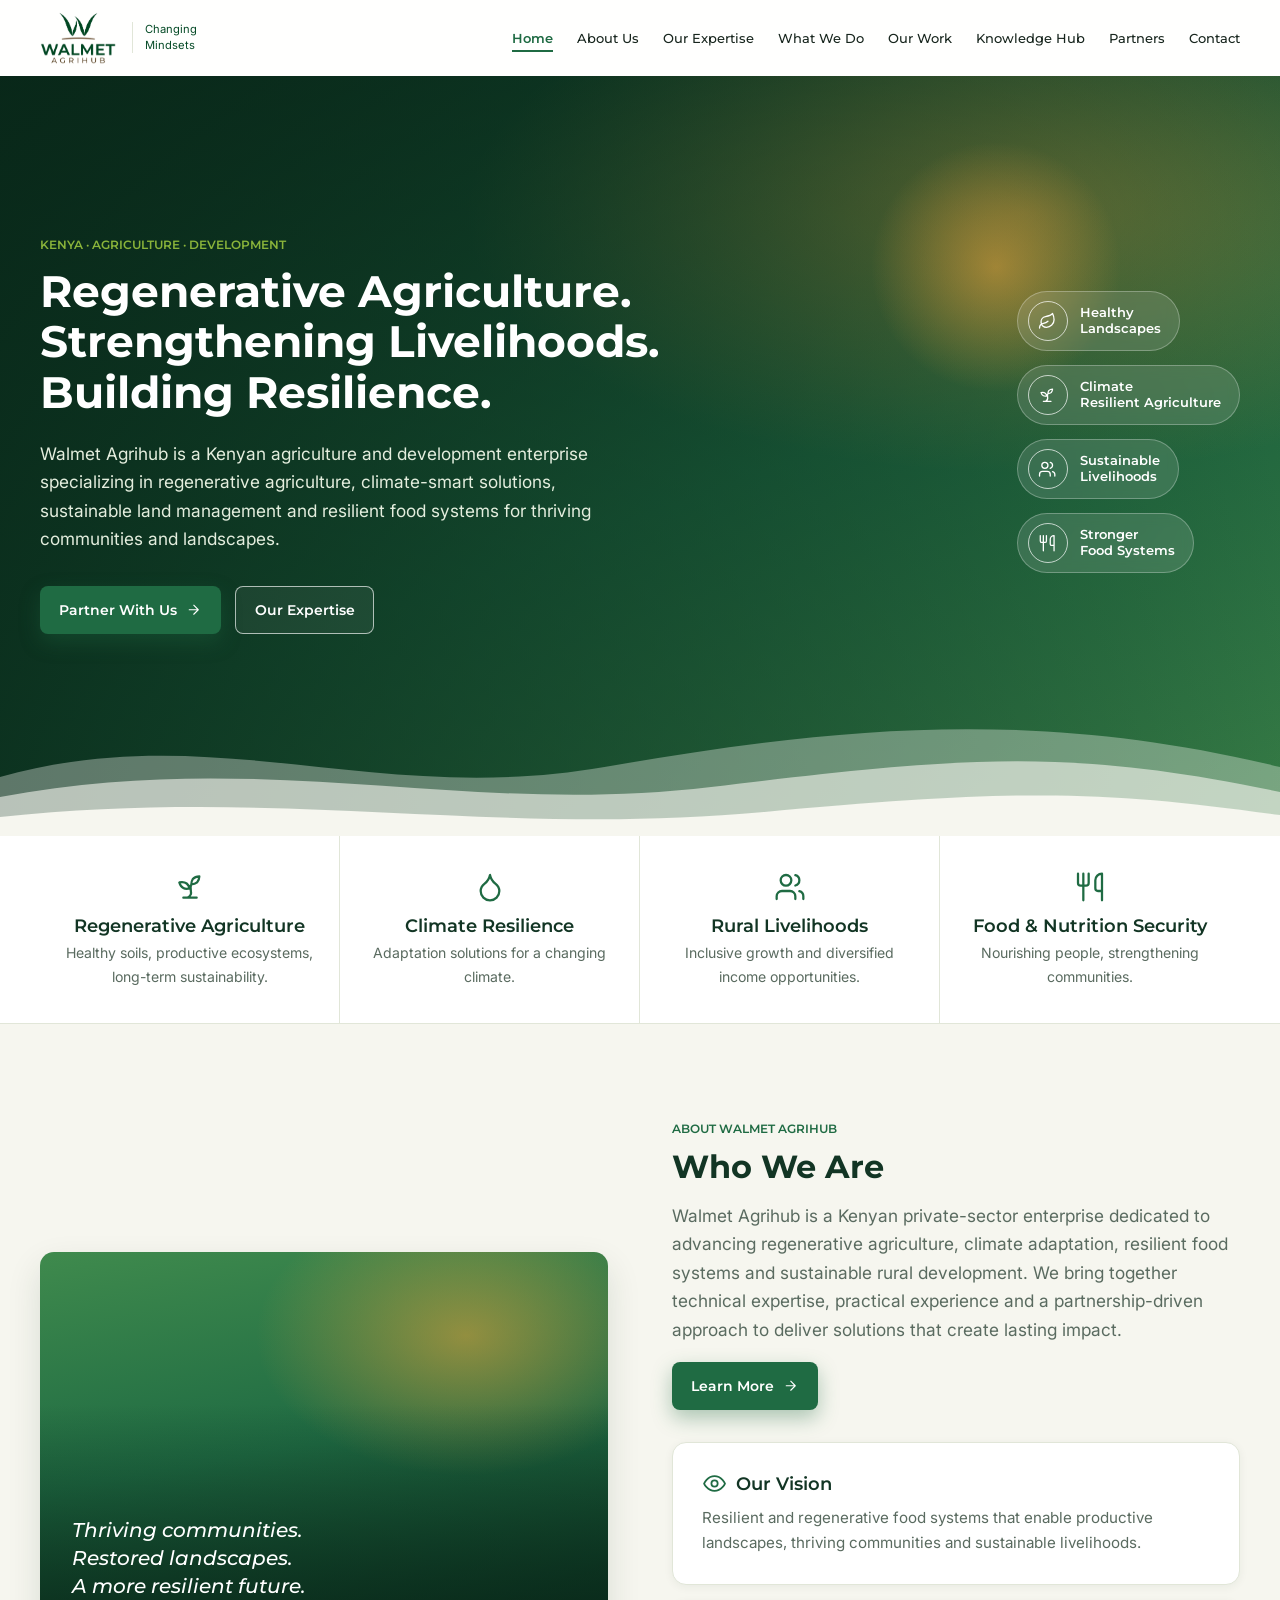
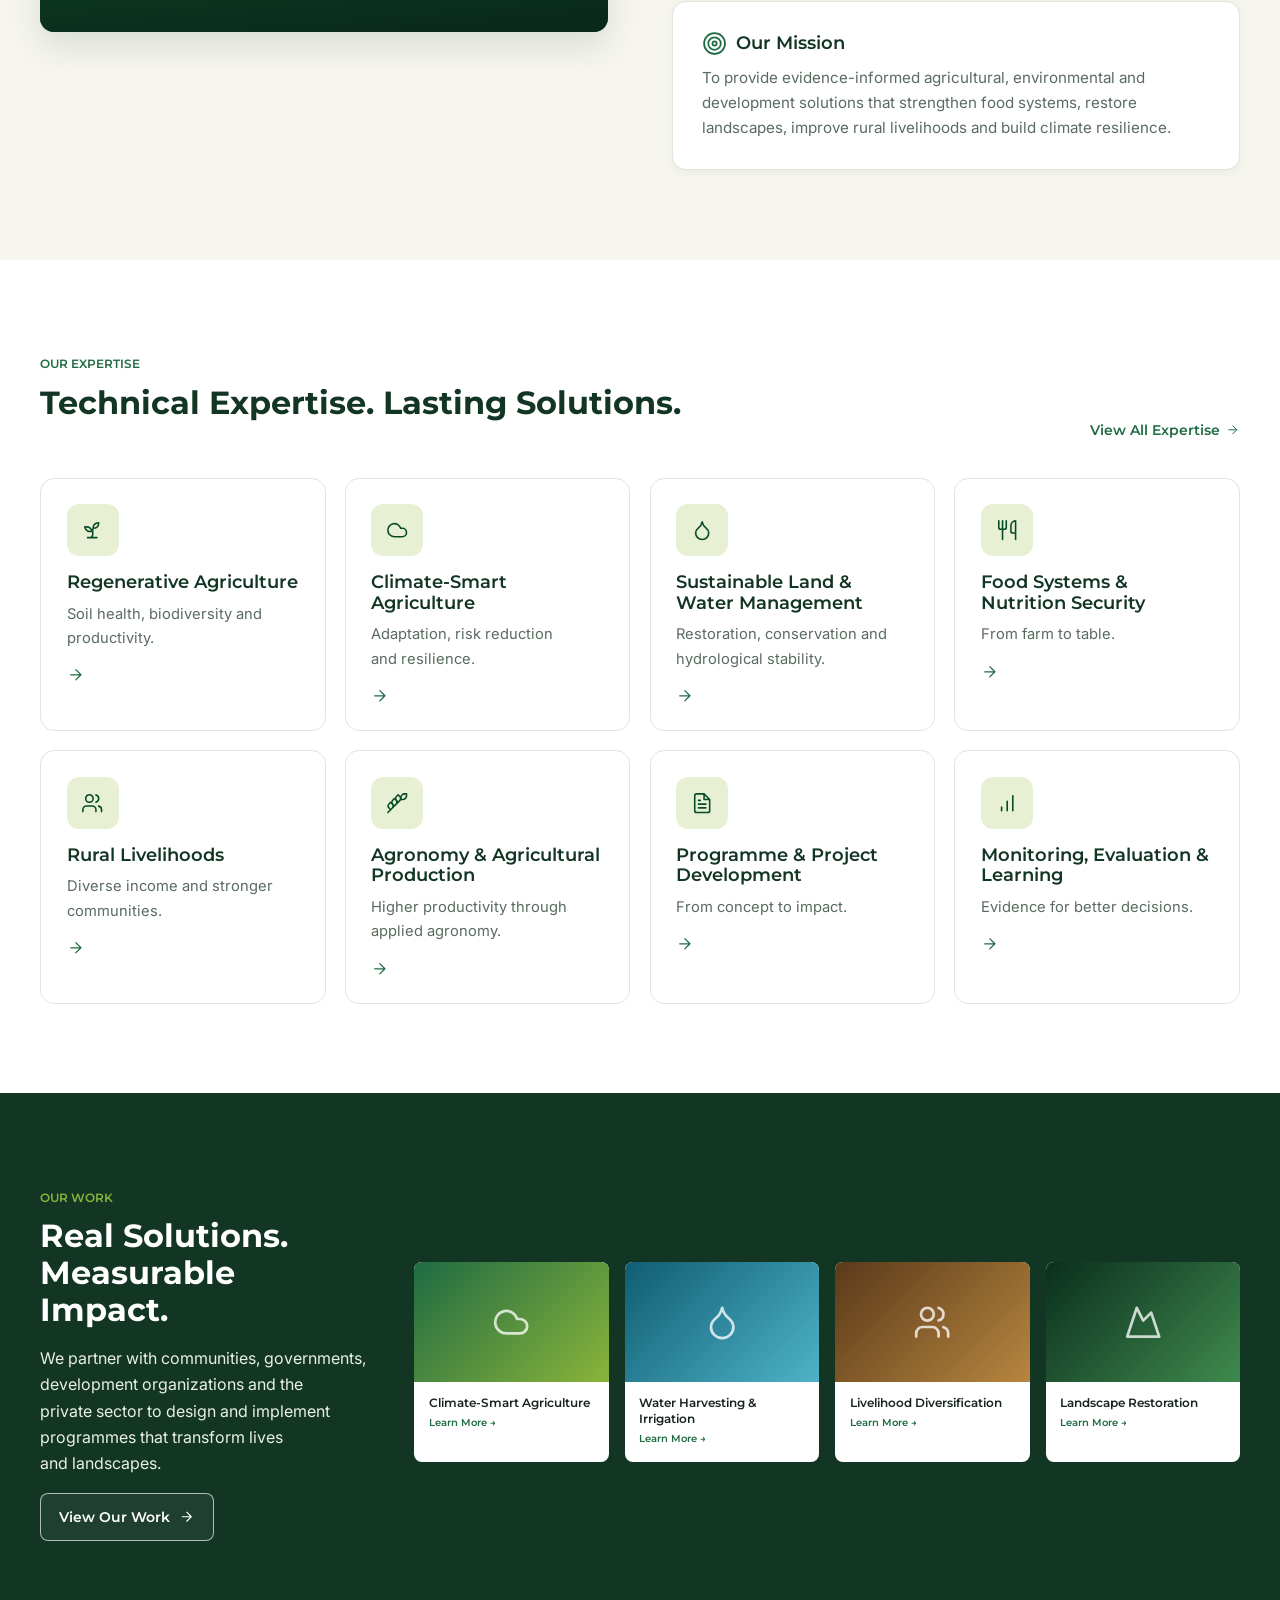
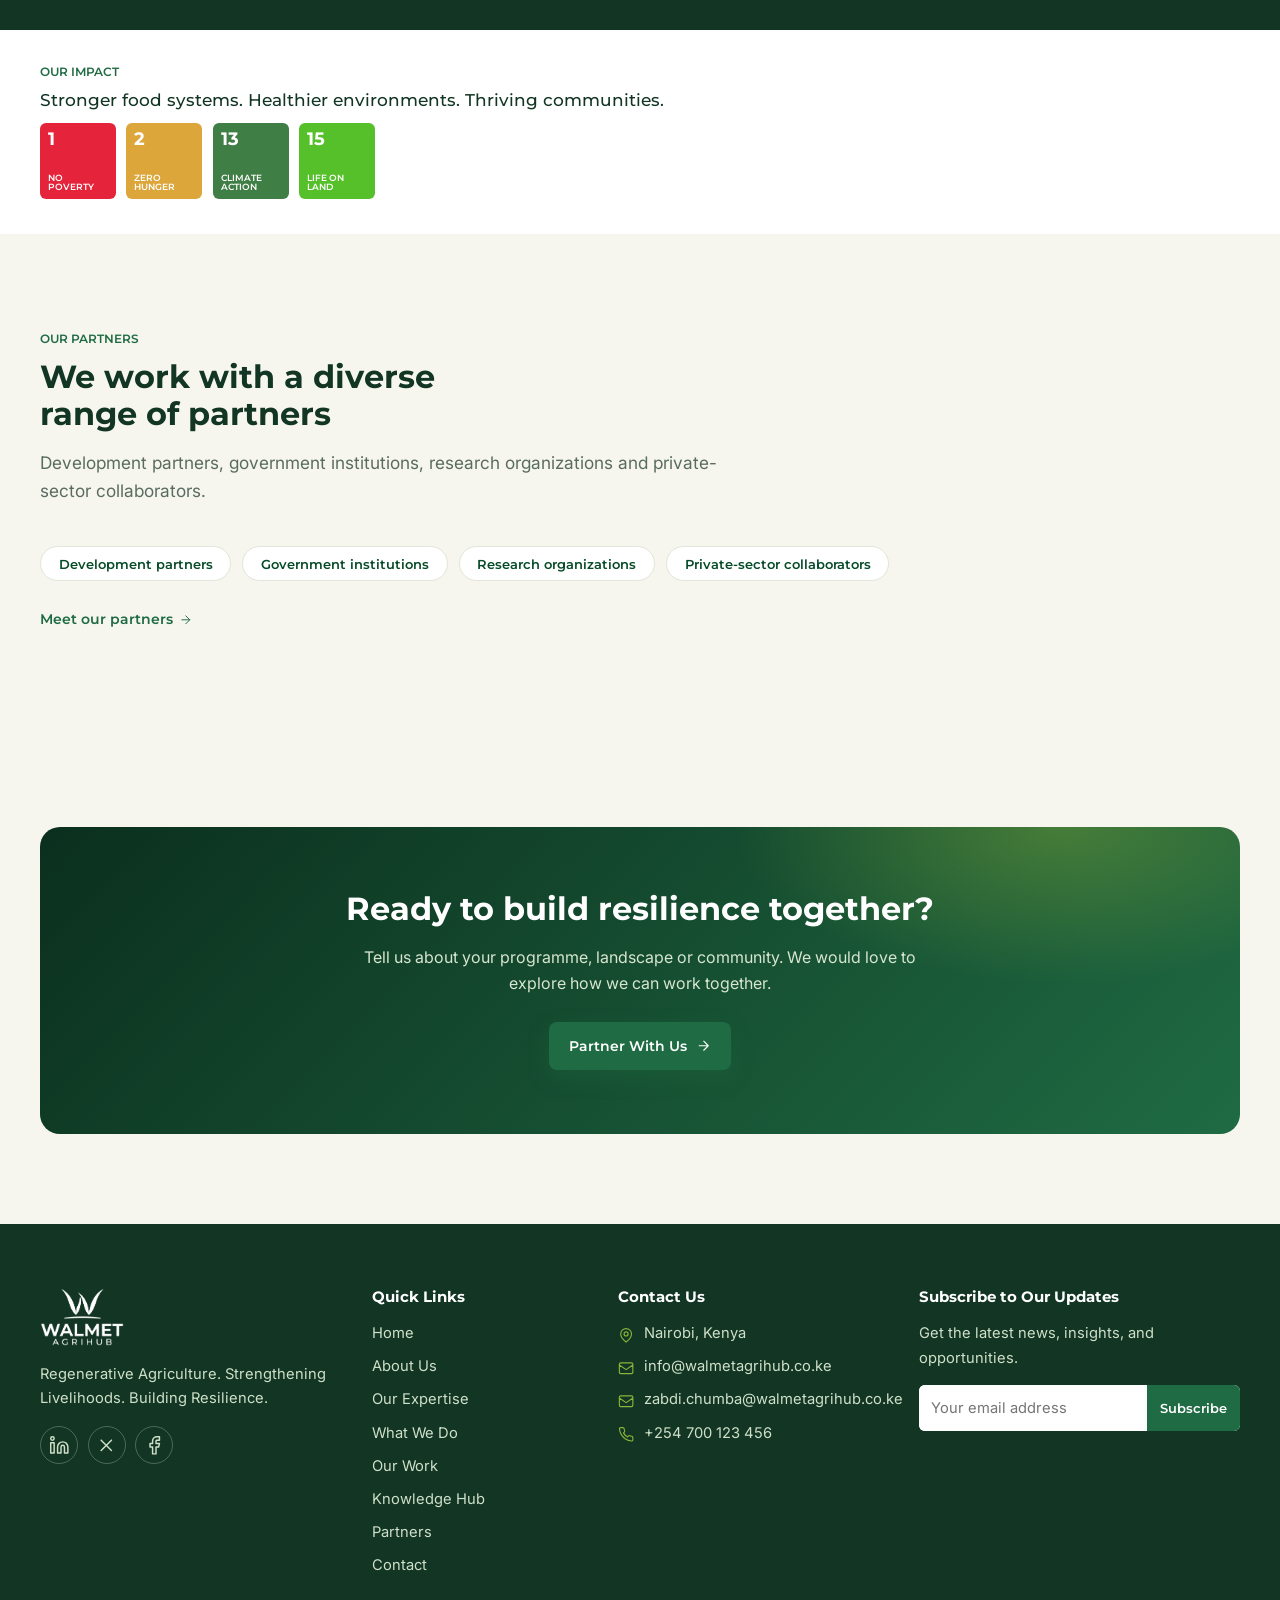
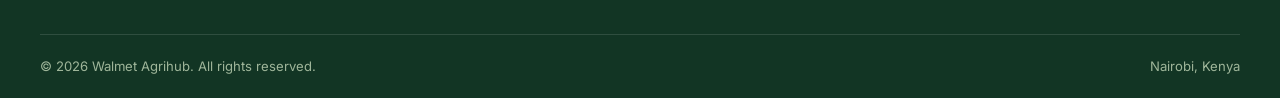
==== commit 73e2f372: "updates" ====
--- a/index.html
+++ b/index.html
@@ -25,7 +25,7 @@
   <div class="container">
     <a class="brand" href="index.html" aria-label="Walmet Agrihub home">
       <img src="logo.png" alt="Walmet Agrihub logo" width="76" height="52">
-      <span class="brand-tag">Regenerating Agriculture. Strengthening Livelihoods. Building Resilience.</span>
+      <span class="brand-tag">Changing Mindsets<span class="brand-tag__wide">. Regenerative Agriculture. Strengthening Livelihoods. Building Resilience.</span></span>
     </a>
     <button class="nav-toggle" aria-label="Toggle menu" aria-expanded="false" aria-controls="site-nav"><span></span></button>
     <nav class="nav" id="site-nav" aria-label="Primary"><a href="index.html" aria-current="page">Home</a><a href="about.html">About Us</a><a href="expertise.html">Our Expertise</a><a href="what-we-do.html">What We Do</a><a href="our-work.html">Our Work</a><a href="knowledge-hub.html">Knowledge Hub</a><a href="partners.html">Partners</a><a href="contact.html">Contact</a></nav>
@@ -38,14 +38,14 @@
   <div class="container hero-inner">
     <div>
       <span class="eyebrow">Kenya &middot; Agriculture &middot; Development</span>
-      <h1><span>Regenerating Agriculture.</span><span>Strengthening Livelihoods.</span><span>Building Resilience.</span></h1>
+      <h1><span>Regenerative Agriculture.</span><span>Strengthening Livelihoods.</span><span>Building Resilience.</span></h1>
       <p class="lead">Walmet Agrihub is a Kenyan agriculture and development enterprise specializing in regenerative agriculture, climate-smart solutions, sustainable land management and resilient food systems for thriving communities and landscapes.</p>
       <div class="hero-actions">
         <a class="btn btn--primary" href="contact.html#enquiry">Partner With Us <svg class="icon " viewBox="0 0 24 24" aria-hidden="true"><path d="M5 12h14M12 5l7 7-7 7"/></svg></a>
         <a class="btn btn--ghost" href="expertise.html">Our Expertise</a>
       </div>
     </div>
-    <div class="hero-chips"><div class="chip"><i><svg class="icon " viewBox="0 0 24 24" aria-hidden="true"><path d="M11 20A7 7 0 0 1 9.8 6.1C15.5 5 17 4.48 19 2c1 2 2 4.18 2 8 0 5.5-4.78 10-10 10Z"/><path d="M2 21c0-3 1.85-5.36 5.08-6C9.5 14.52 12 13 13 12"/></svg></i><span>Healthy<br>Landscapes</span></div><div class="chip"><i><svg class="icon " viewBox="0 0 24 24" aria-hidden="true"><path d="M7 20h10M10 20c5.5-2.5.8-6.4 3-10M9.5 9.4c1.1.8 1.8 2.2 2.3 3.7-2 .4-3.5.4-4.8-.3-1.2-.6-2.3-1.9-3-4.2 2.8-.5 4.4 0 5.5.8zM14.1 6a7 7 0 0 0-1.1 4c1.9-.1 3.3-.6 4.3-1.4 1-1 1.6-2.3 1.7-4.6-2.7.1-4 1-4.9 2z"/></svg></i><span>Resilient<br>Agriculture</span></div><div class="chip"><i><svg class="icon " viewBox="0 0 24 24" aria-hidden="true"><path d="M16 21v-2a4 4 0 0 0-4-4H6a4 4 0 0 0-4 4v2M9 11a4 4 0 1 0 0-8 4 4 0 0 0 0 8zM22 21v-2a4 4 0 0 0-3-3.87M16 3.13a4 4 0 0 1 0 7.75"/></svg></i><span>Sustainable<br>Livelihoods</span></div><div class="chip"><i><svg class="icon " viewBox="0 0 24 24" aria-hidden="true"><path d="M3 2v7a2 2 0 0 0 2 2h4a2 2 0 0 0 2-2V2M7 2v20M21 15V2a5 5 0 0 0-5 5v6a2 2 0 0 0 2 2h3Zm0 0v7"/></svg></i><span>Stronger<br>Food Systems</span></div></div>
+    <div class="hero-chips"><div class="chip"><i><svg class="icon " viewBox="0 0 24 24" aria-hidden="true"><path d="M11 20A7 7 0 0 1 9.8 6.1C15.5 5 17 4.48 19 2c1 2 2 4.18 2 8 0 5.5-4.78 10-10 10Z"/><path d="M2 21c0-3 1.85-5.36 5.08-6C9.5 14.52 12 13 13 12"/></svg></i><span>Healthy<br>Landscapes</span></div><div class="chip"><i><svg class="icon " viewBox="0 0 24 24" aria-hidden="true"><path d="M7 20h10M10 20c5.5-2.5.8-6.4 3-10M9.5 9.4c1.1.8 1.8 2.2 2.3 3.7-2 .4-3.5.4-4.8-.3-1.2-.6-2.3-1.9-3-4.2 2.8-.5 4.4 0 5.5.8zM14.1 6a7 7 0 0 0-1.1 4c1.9-.1 3.3-.6 4.3-1.4 1-1 1.6-2.3 1.7-4.6-2.7.1-4 1-4.9 2z"/></svg></i><span>Climate<br>Resilient Agriculture</span></div><div class="chip"><i><svg class="icon " viewBox="0 0 24 24" aria-hidden="true"><path d="M16 21v-2a4 4 0 0 0-4-4H6a4 4 0 0 0-4 4v2M9 11a4 4 0 1 0 0-8 4 4 0 0 0 0 8zM22 21v-2a4 4 0 0 0-3-3.87M16 3.13a4 4 0 0 1 0 7.75"/></svg></i><span>Sustainable<br>Livelihoods</span></div><div class="chip"><i><svg class="icon " viewBox="0 0 24 24" aria-hidden="true"><path d="M3 2v7a2 2 0 0 0 2 2h4a2 2 0 0 0 2-2V2M7 2v20M21 15V2a5 5 0 0 0-5 5v6a2 2 0 0 0 2 2h3Zm0 0v7"/></svg></i><span>Stronger<br>Food Systems</span></div></div>
   </div>
   <svg class="hills" viewBox="0 0 1440 150" preserveAspectRatio="none" aria-hidden="true">
   <path data-speed="0.10" d="M0 90 C240 30 420 120 680 80 S1160 20 1440 80 V150 H0Z" fill="#f6f6ef" opacity=".35"/>
@@ -125,7 +125,7 @@
   <div class="container footer-grid">
     <div>
       <img class="footer-logo" src="logo.png" alt="Walmet Agrihub">
-      <p>Regenerating Agriculture. Strengthening Livelihoods. Building Resilience.</p>
+      <p>Regenerative Agriculture. Strengthening Livelihoods. Building Resilience.</p>
       <div class="social">
         <a href="https://www.linkedin.com/" aria-label="LinkedIn" target="_blank" rel="noopener"><svg class="icon " viewBox="0 0 24 24" aria-hidden="true"><path d="M16 8a6 6 0 0 1 6 6v7h-4v-7a2 2 0 0 0-4 0v7h-4v-7a6 6 0 0 1 6-6zM2 9h4v12H2zM4 6a2 2 0 1 0 0-4 2 2 0 0 0 0 4z"/></svg></a>
         <a href="https://x.com/" aria-label="X" target="_blank" rel="noopener"><svg class="icon " viewBox="0 0 24 24" aria-hidden="true"><path d="M18 6 6 18M6 6l12 12"/></svg></a>
@@ -137,10 +137,11 @@
       <ul class="footer-contact">
         <li><svg class="icon " viewBox="0 0 24 24" aria-hidden="true"><path d="M20 10c0 6-8 12-8 12s-8-6-8-12a8 8 0 0 1 16 0z"/><circle cx="12" cy="10" r="3"/></svg><span>Nairobi, Kenya</span></li>
         <li><svg class="icon " viewBox="0 0 24 24" aria-hidden="true"><path d="M4 4h16a2 2 0 0 1 2 2v12a2 2 0 0 1-2 2H4a2 2 0 0 1-2-2V6a2 2 0 0 1 2-2zM22 7l-10 7L2 7"/></svg><a href="mailto:info@walmetagrihub.co.ke">info@walmetagrihub.co.ke</a></li>
+        <li><svg class="icon " viewBox="0 0 24 24" aria-hidden="true"><path d="M4 4h16a2 2 0 0 1 2 2v12a2 2 0 0 1-2 2H4a2 2 0 0 1-2-2V6a2 2 0 0 1 2-2zM22 7l-10 7L2 7"/></svg><a href="mailto:zabdi.chumba@walmetagrihub.co.ke">zabdi.chumba@walmetagrihub.co.ke</a></li>
         <li><svg class="icon " viewBox="0 0 24 24" aria-hidden="true"><path d="M22 16.92v3a2 2 0 0 1-2.18 2 19.8 19.8 0 0 1-8.63-3.07 19.5 19.5 0 0 1-6-6 19.8 19.8 0 0 1-3.07-8.67A2 2 0 0 1 4.11 2h3a2 2 0 0 1 2 1.72c.13.96.36 1.9.7 2.81a2 2 0 0 1-.45 2.11L8.09 9.91a16 16 0 0 0 6 6l1.27-1.27a2 2 0 0 1 2.11-.45c.91.34 1.85.57 2.81.7A2 2 0 0 1 22 16.92z"/></svg><a href="tel:+254700123456">+254 700 123 456</a></li>
       </ul></div>
-    <div><h4>Work With Us</h4><p>Partner with Walmet Agrihub on regenerative agriculture, climate resilience and livelihoods programmes.</p>
-      <a class="btn btn--primary" href="contact.html#enquiry">Partner With Us <svg class="icon " viewBox="0 0 24 24" aria-hidden="true"><path d="M5 12h14M12 5l7 7-7 7"/></svg></a></div>
+    <div><h4>Subscribe to Our Updates</h4><p>Get the latest news, insights, and opportunities.</p>
+      <form class="subscribe-form" data-newsletter><input type="email" name="email" placeholder="Your email address" aria-label="Your email address" required><button type="submit">Subscribe</button></form></div>
   </div>
   <div class="container footer-bottom"><span>&copy; <span data-year>2026</span> Walmet Agrihub. All rights reserved.</span><span>Nairobi, Kenya</span></div>
 </footer>
--- a/styles.css
+++ b/styles.css
@@ -92,7 +92,8 @@
 .brand { display: flex; align-items: center; gap: 1rem; }
 .brand img { height: 52px; width: auto; transition: height .3s; }
 .is-scrolled .brand img { height: 44px; }
-.brand-tag { display: none; font-size: .7rem; line-height: 1.35; color: var(--green-700); border-left: 1px solid var(--line); padding-left: 1rem; max-width: 150px; }
+.brand-tag { display: block; font-size: .7rem; line-height: 1.35; color: var(--green-700); border-left: 1px solid var(--line); padding-left: .75rem; max-width: 94px; }
+.brand-tag__wide { display: none; }
 
 .nav { display: flex; align-items: center; gap: 1.5rem; }
 .nav a { position: relative; font: 500 .84rem var(--font-head); color: var(--ink); padding: .4rem 0; white-space: nowrap; }
@@ -114,7 +115,7 @@
 .nav-toggle[aria-expanded="true"] span::before { transform: translateY(7px) rotate(45deg); }
 .nav-toggle[aria-expanded="true"] span::after  { transform: translateY(-7px) rotate(-45deg); }
 
-@media (min-width: 1480px) { .brand-tag { display: block; max-width: 210px; } }
+@media (min-width: 1480px) { .brand-tag { max-width: 210px; } .brand-tag__wide { display: inline; } }
 @media (max-width: 1100px) {
   .nav-toggle { display: block; }
   .nav {
@@ -197,7 +198,7 @@
 
 /* ---------- Footer ---------- */
 .site-footer { background: var(--green-800); color: #cfe0c9; padding: 4rem 0 0; font-size: .92rem; }
-.footer-grid { display: grid; grid-template-columns: 1.4fr 1fr 1.2fr 1fr; gap: 2.5rem; padding-bottom: 3rem; }
+.footer-grid { display: grid; grid-template-columns: 1.4fr 1fr 1.2fr 1.5fr; gap: 2rem; padding-bottom: 3rem; }
 .footer-logo { height: 58px; width: auto; filter: brightness(0) invert(1); margin-bottom: 1rem; }
 .site-footer h4 { color: #fff; font-size: .95rem; margin-bottom: 1rem; }
 .site-footer li { margin-bottom: .55rem; }
@@ -205,6 +206,11 @@
 .site-footer a:hover { color: var(--lime); }
 .footer-contact li { display: flex; gap: .65rem; align-items: flex-start; }
 .footer-contact .icon { width: 1.1em; margin-top: .25em; color: var(--lime); }
+.subscribe-form { display: flex; width: 100%; min-width: 0; border-radius: 6px; overflow: hidden; background: #fff; }
+.subscribe-form input { flex: 1; width: 0; min-width: 0; height: 46px; padding: 0 .75rem; border: 0; border-radius: 0; color: var(--ink); font: inherit; }
+.subscribe-form input:focus { outline: 2px solid var(--lime); outline-offset: -2px; }
+.subscribe-form button { flex: none; min-height: 46px; padding: 0 .8rem; border: 0; border-radius: 0; background: var(--green-600); color: #fff; font: 600 .82rem var(--font-head); cursor: pointer; }
+.subscribe-form button:hover { background: var(--green-500); }
 .social { display: flex; gap: .6rem; margin-top: 1rem; }
 .social a { display: grid; place-items: center; width: 38px; height: 38px; border-radius: 50%; border: 1px solid rgba(255,255,255,.25); transition: background .25s, transform .25s; }
 .social a:hover { background: var(--lime); color: var(--green-900); transform: translateY(-3px); }
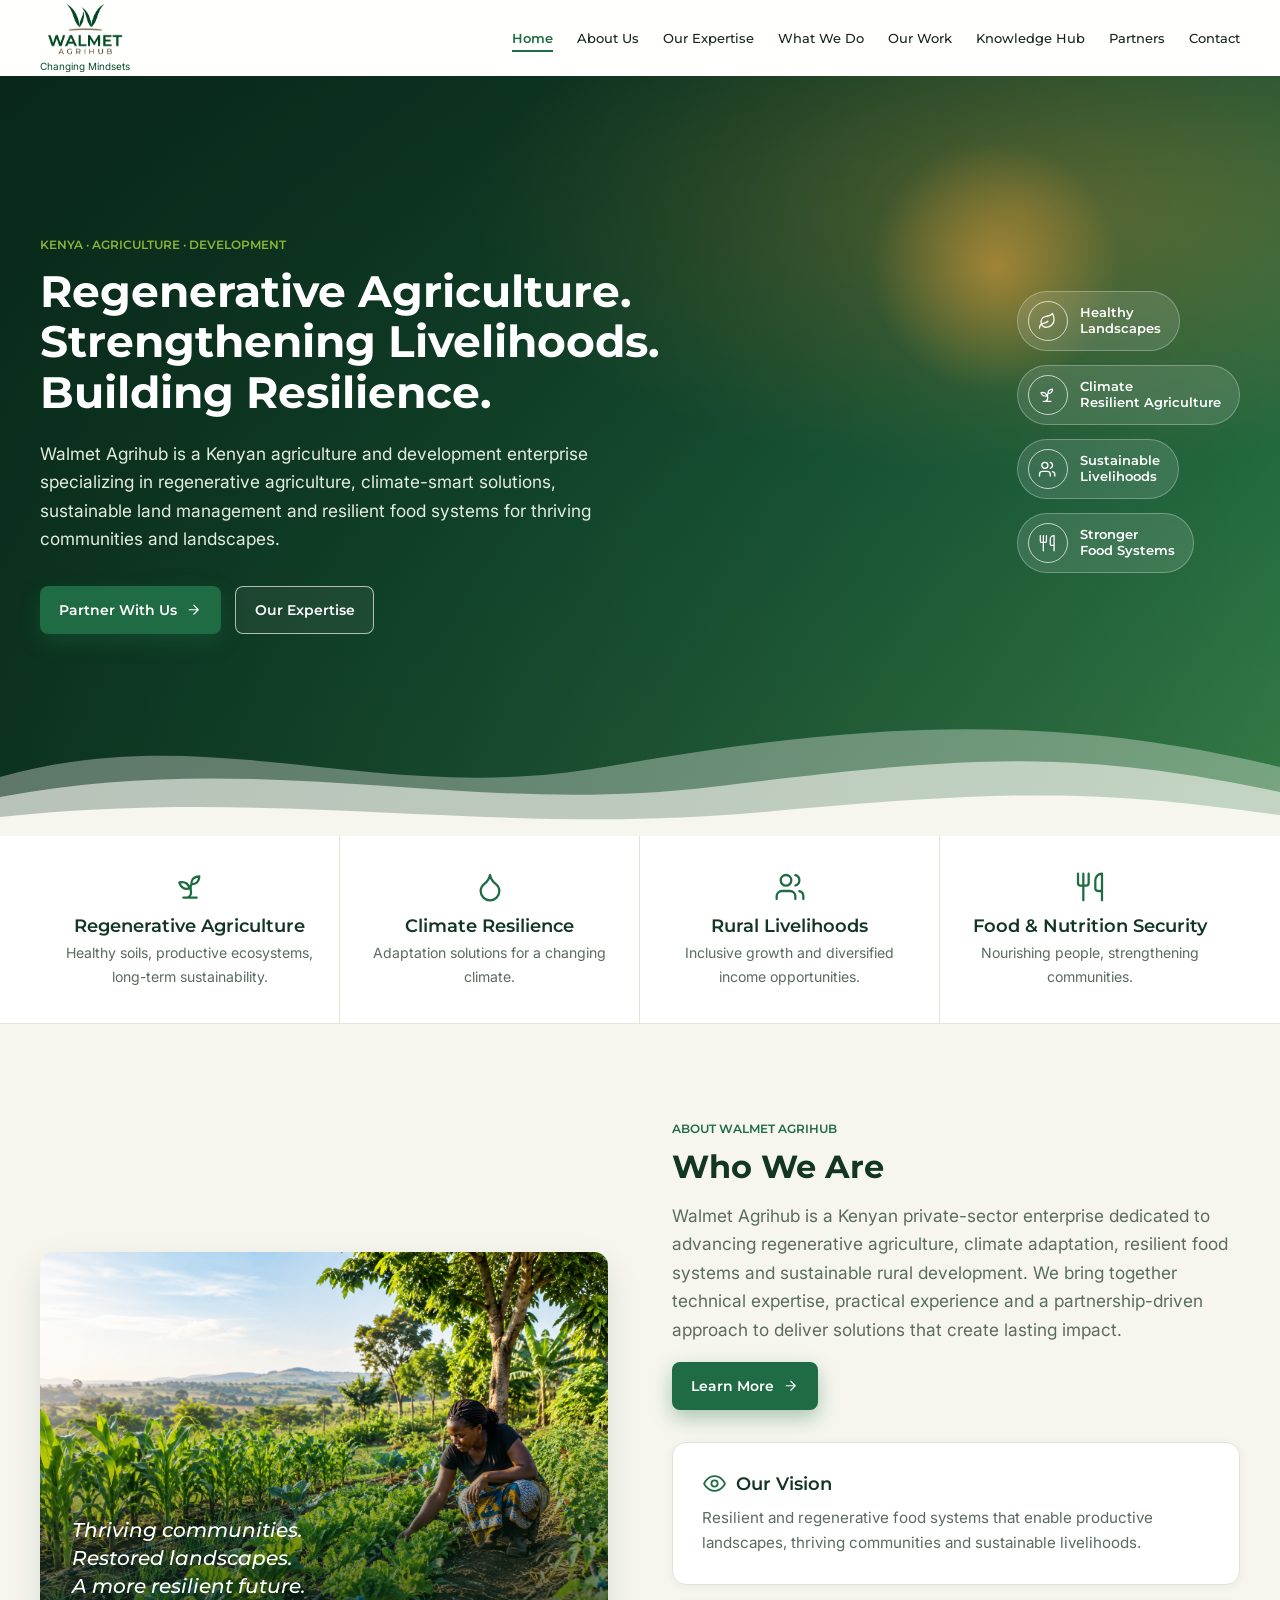
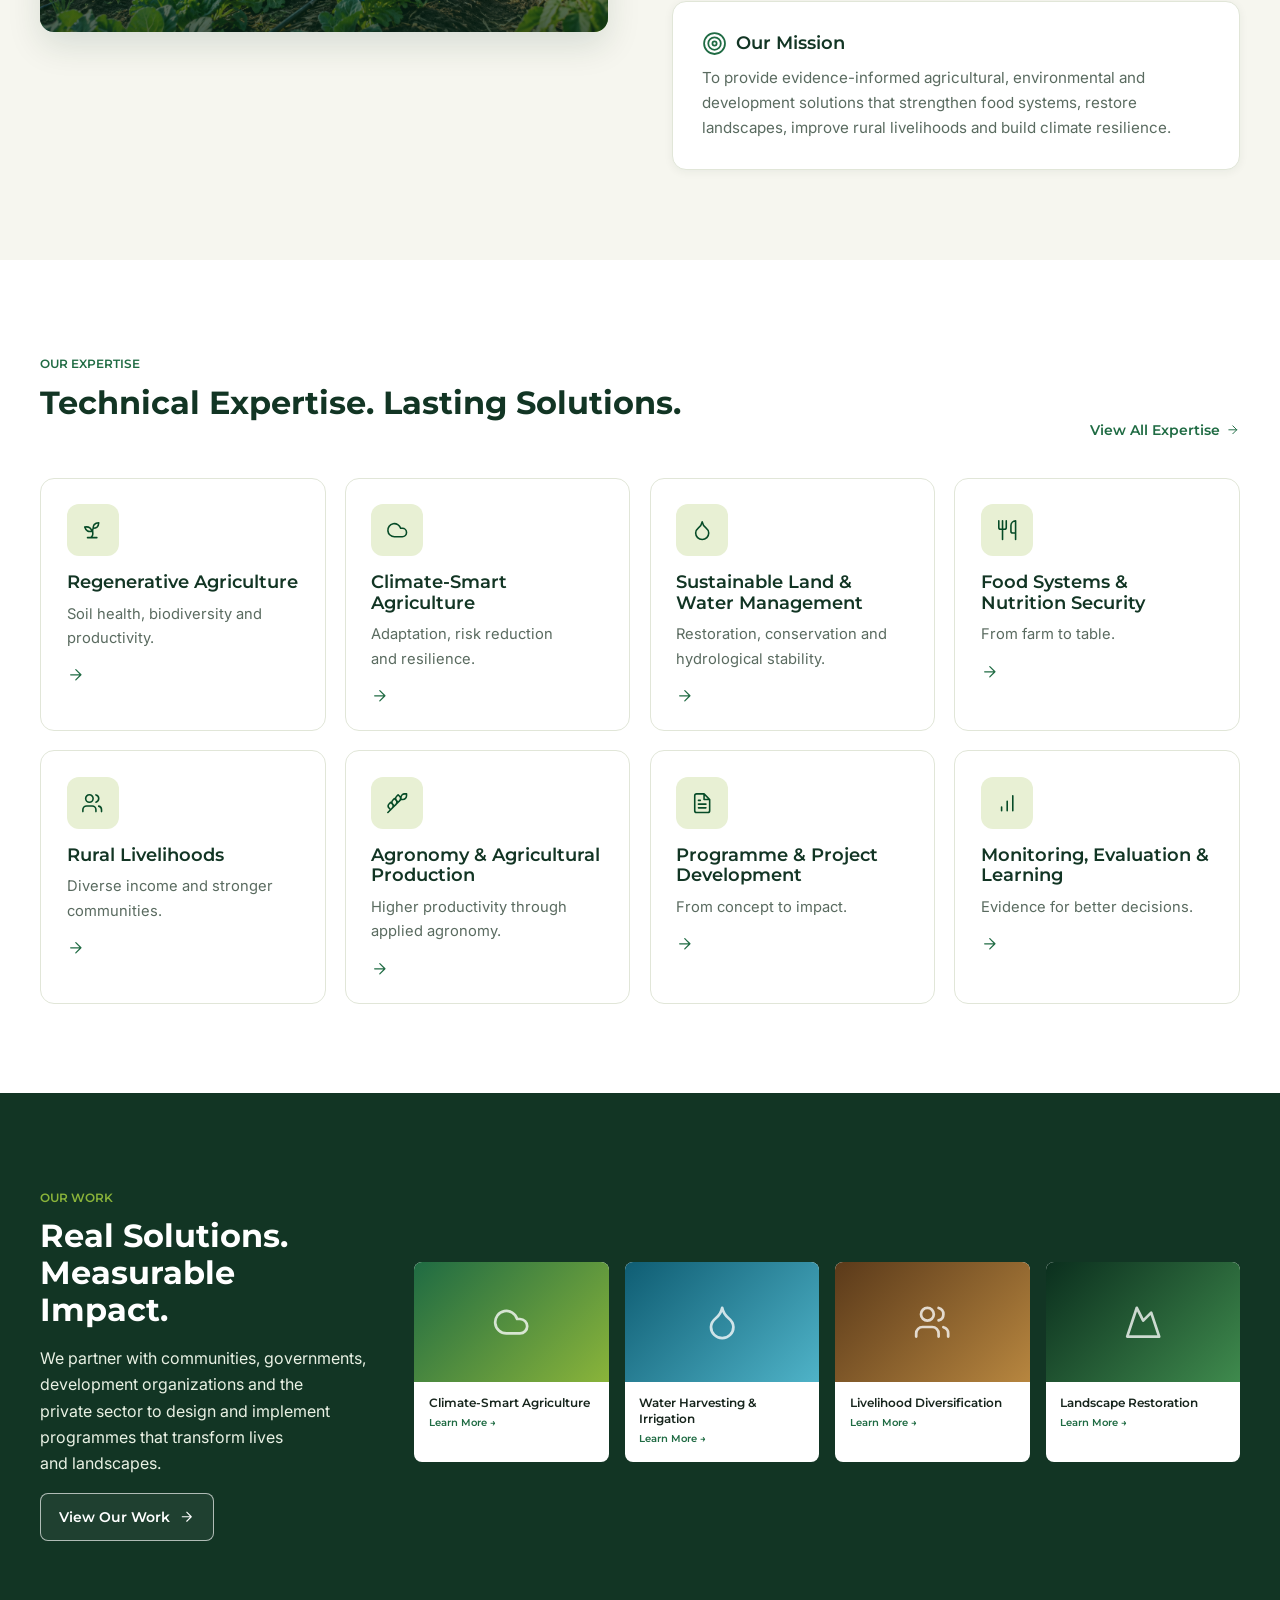
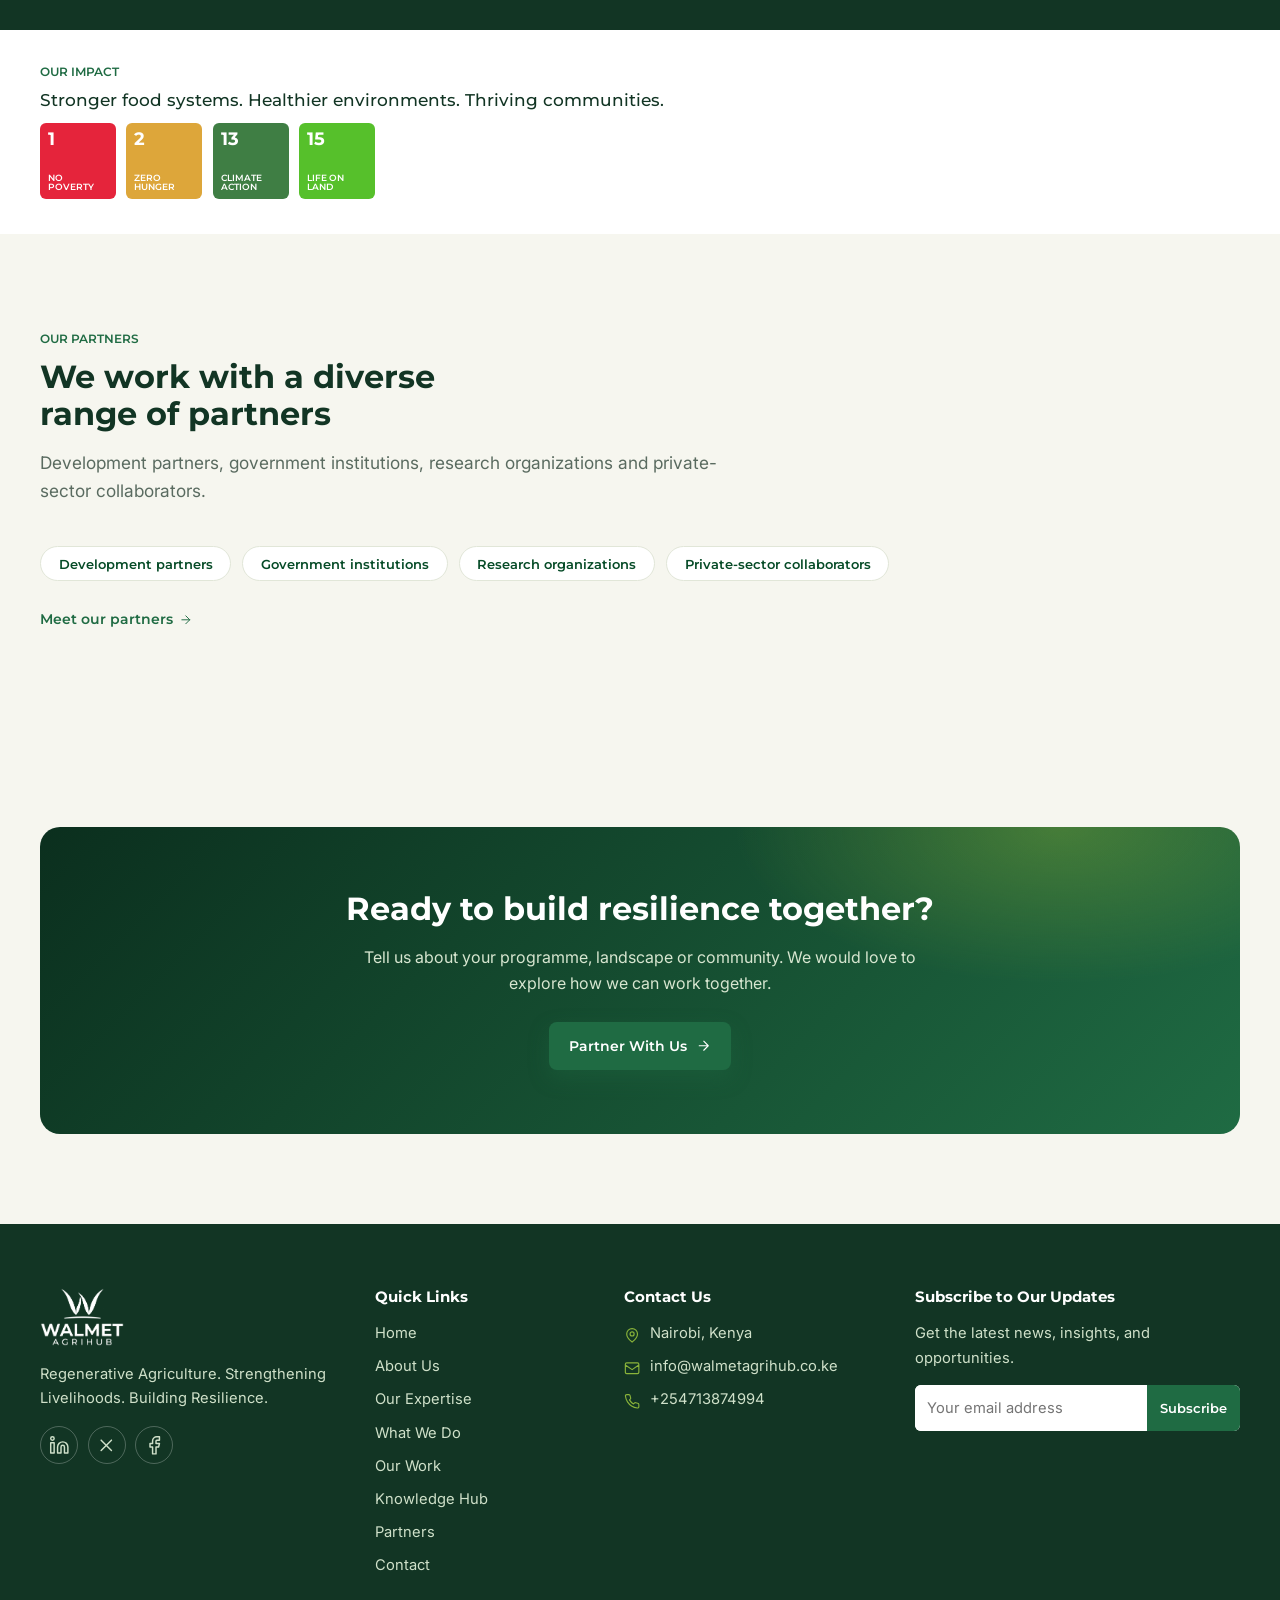
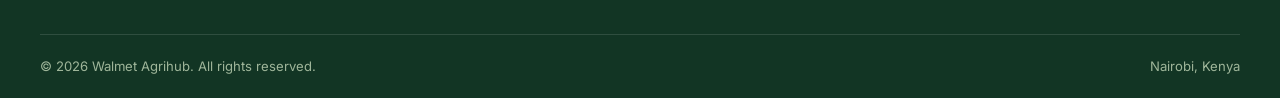
==== commit 3fd1e14d: "minor updates" ====
--- a/index.html
+++ b/index.html
@@ -137,8 +137,7 @@
       <ul class="footer-contact">
         <li><svg class="icon " viewBox="0 0 24 24" aria-hidden="true"><path d="M20 10c0 6-8 12-8 12s-8-6-8-12a8 8 0 0 1 16 0z"/><circle cx="12" cy="10" r="3"/></svg><span>Nairobi, Kenya</span></li>
         <li><svg class="icon " viewBox="0 0 24 24" aria-hidden="true"><path d="M4 4h16a2 2 0 0 1 2 2v12a2 2 0 0 1-2 2H4a2 2 0 0 1-2-2V6a2 2 0 0 1 2-2zM22 7l-10 7L2 7"/></svg><a href="mailto:info@walmetagrihub.co.ke">info@walmetagrihub.co.ke</a></li>
-        <li><svg class="icon " viewBox="0 0 24 24" aria-hidden="true"><path d="M4 4h16a2 2 0 0 1 2 2v12a2 2 0 0 1-2 2H4a2 2 0 0 1-2-2V6a2 2 0 0 1 2-2zM22 7l-10 7L2 7"/></svg><a href="mailto:zabdi.chumba@walmetagrihub.co.ke">zabdi.chumba@walmetagrihub.co.ke</a></li>
-        <li><svg class="icon " viewBox="0 0 24 24" aria-hidden="true"><path d="M22 16.92v3a2 2 0 0 1-2.18 2 19.8 19.8 0 0 1-8.63-3.07 19.5 19.5 0 0 1-6-6 19.8 19.8 0 0 1-3.07-8.67A2 2 0 0 1 4.11 2h3a2 2 0 0 1 2 1.72c.13.96.36 1.9.7 2.81a2 2 0 0 1-.45 2.11L8.09 9.91a16 16 0 0 0 6 6l1.27-1.27a2 2 0 0 1 2.11-.45c.91.34 1.85.57 2.81.7A2 2 0 0 1 22 16.92z"/></svg><a href="tel:+254700123456">+254 700 123 456</a></li>
+        <li><svg class="icon " viewBox="0 0 24 24" aria-hidden="true"><path d="M22 16.92v3a2 2 0 0 1-2.18 2 19.8 19.8 0 0 1-8.63-3.07 19.5 19.5 0 0 1-6-6 19.8 19.8 0 0 1-3.07-8.67A2 2 0 0 1 4.11 2h3a2 2 0 0 1 2 1.72c.13.96.36 1.9.7 2.81a2 2 0 0 1-.45 2.11L8.09 9.91a16 16 0 0 0 6 6l1.27-1.27a2 2 0 0 1 2.11-.45c.91.34 1.85.57 2.81.7A2 2 0 0 1 22 16.92z"/></svg><a href="tel:+254713874994">+254713874994</a></li>
       </ul></div>
     <div><h4>Subscribe to Our Updates</h4><p>Get the latest news, insights, and opportunities.</p>
       <form class="subscribe-form" data-newsletter><input type="email" name="email" placeholder="Your email address" aria-label="Your email address" required><button type="submit">Subscribe</button></form></div>
--- a/styles.css
+++ b/styles.css
@@ -89,10 +89,10 @@
 .site-header.is-scrolled { box-shadow: var(--shadow-sm); border-color: var(--line); --header-h: 66px; height: 66px; }
 .site-header .container { height: 100%; display: flex; align-items: center; justify-content: space-between; gap: 1.5rem; }
 
-.brand { display: flex; align-items: center; gap: 1rem; }
+.brand { display: flex; flex-direction: column; align-items: center; justify-content: center; gap: .4rem; }
 .brand img { height: 52px; width: auto; transition: height .3s; }
 .is-scrolled .brand img { height: 44px; }
-.brand-tag { display: block; font-size: .7rem; line-height: 1.35; color: var(--green-700); border-left: 1px solid var(--line); padding-left: .75rem; max-width: 94px; }
+.brand-tag { display: block; font-size: .62rem; line-height: 1.1; color: var(--green-700); text-align: center; white-space: nowrap; }
 .brand-tag__wide { display: none; }
 
 .nav { display: flex; align-items: center; gap: 1.5rem; }
@@ -258,12 +258,14 @@
 .visual {
   position: relative; min-height: 380px; border-radius: var(--radius); overflow: hidden; color: #fff; display: flex; align-items: flex-end;
   background:
-    url("../img/about.jpg") center / cover no-repeat,
+    url("image7.png") center / cover no-repeat,
     radial-gradient(300px 200px at 75% 22%, rgba(232,163,58,.55), transparent 70%),
     linear-gradient(170deg, #3f8a4d 0%, #1f6b43 50%, #0b2f1e 100%);
   box-shadow: var(--shadow-md);
 }
+.visual--about { align-items: flex-start; }
 .visual::after { content: ""; position: absolute; inset: 0; background: linear-gradient(180deg, transparent 40%, rgba(8,38,24,.75)); }
+.visual--about::after { background: linear-gradient(180deg, rgba(8,38,24,.62), rgba(8,38,24,.08) 68%, rgba(8,38,24,.32)); }
 .visual blockquote { position: relative; z-index: 1; margin: 0; padding: 2rem; font: italic 500 1.25rem/1.4 var(--font-head); }
 .vm-card { background: var(--paper); border: 1px solid var(--line); border-radius: var(--radius); padding: 1.8rem; box-shadow: var(--shadow-sm); }
 .vm-card + .vm-card { margin-top: 1rem; }
@@ -312,6 +314,8 @@
 /* Thumbs: gradient fallbacks per theme. Add real photos via data.js `image`. */
 .thumb { position: relative; background-size: cover; background-position: center; display: grid; place-items: center; color: rgba(255,255,255,.9); overflow: hidden; }
 .thumb img { position: absolute; inset: 0; width: 100%; height: 100%; object-fit: cover; transition: transform .8s var(--ease); }
+.thumb.th-asal img { object-position: center top; }
+.thumb.th-land img { object-position: center top; }
 .tile:hover .thumb img, .work-card:hover .thumb img, .post:hover .thumb img { transform: scale(1.07); }
 .thumb .icon { width: 2.4rem; height: 2.4rem; opacity: .85; }
 .th-climate  { background: linear-gradient(135deg, #1f6b43, #8ab43a); }
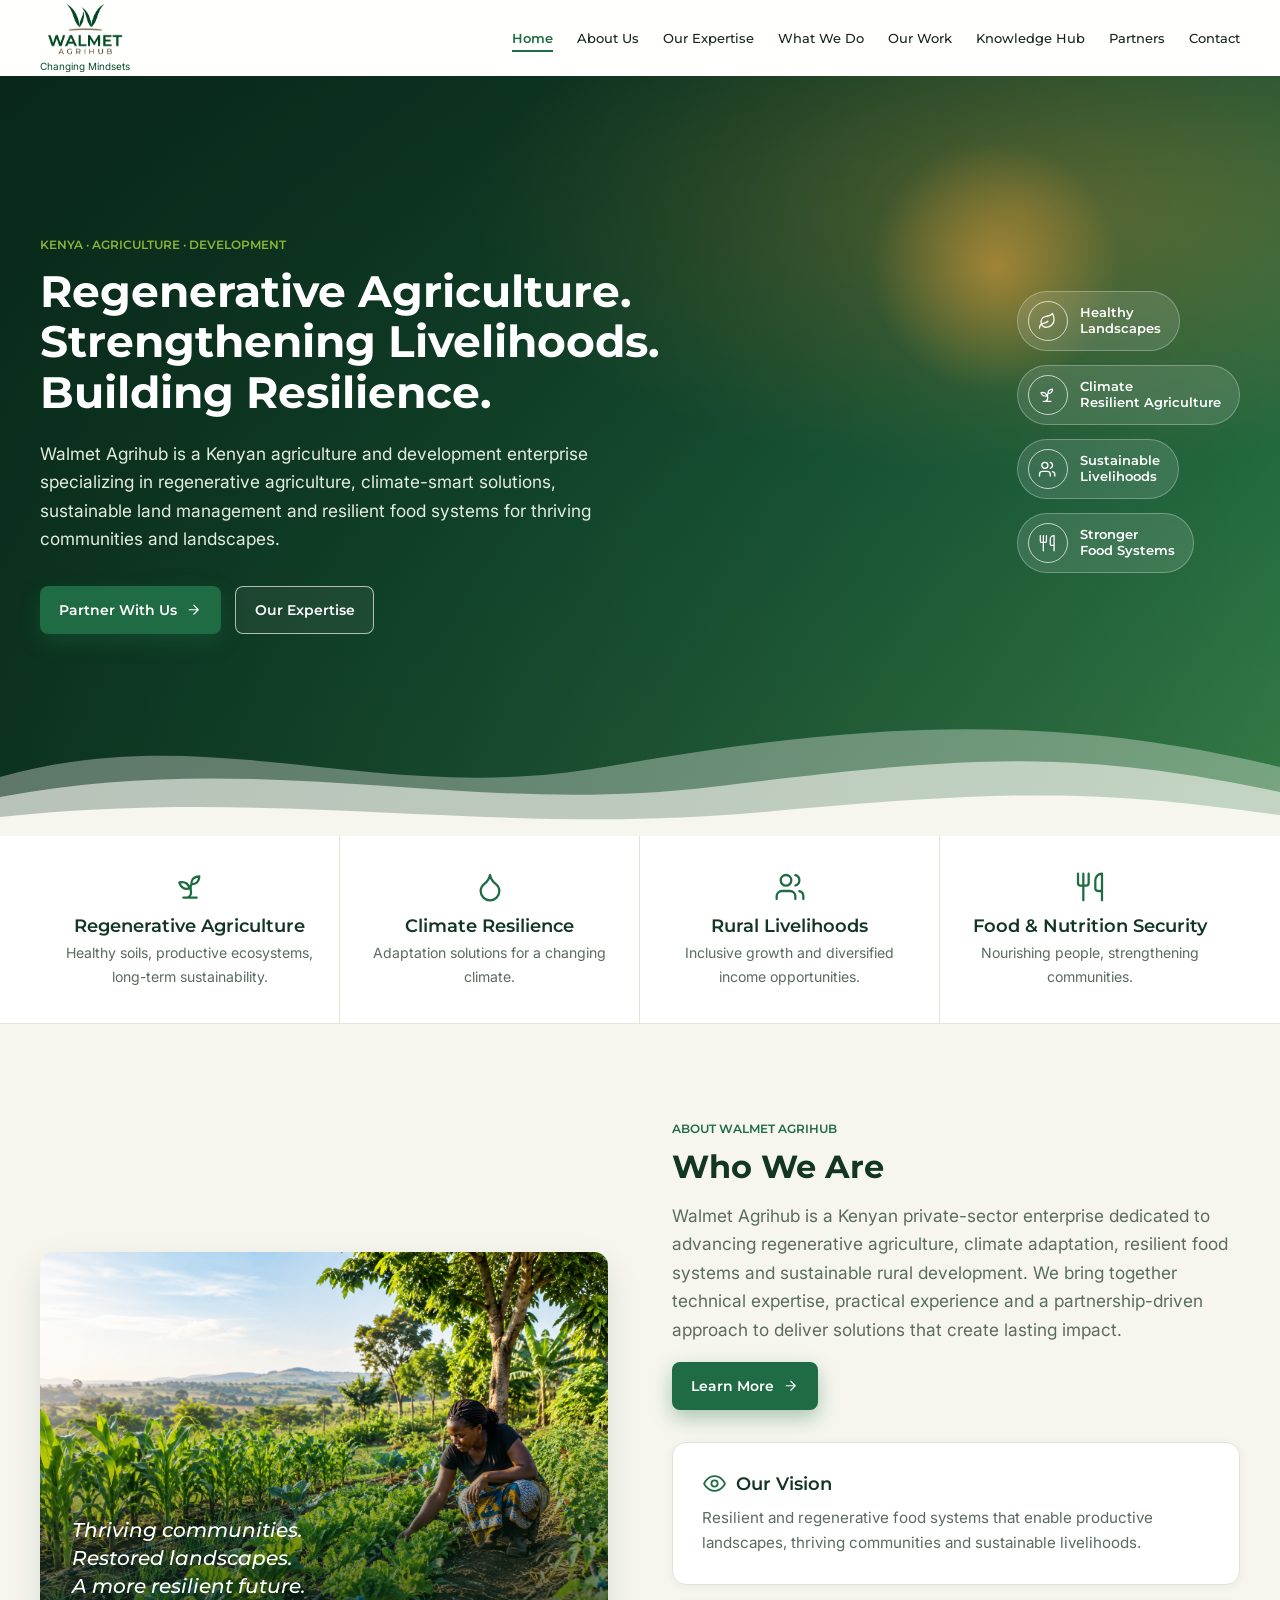
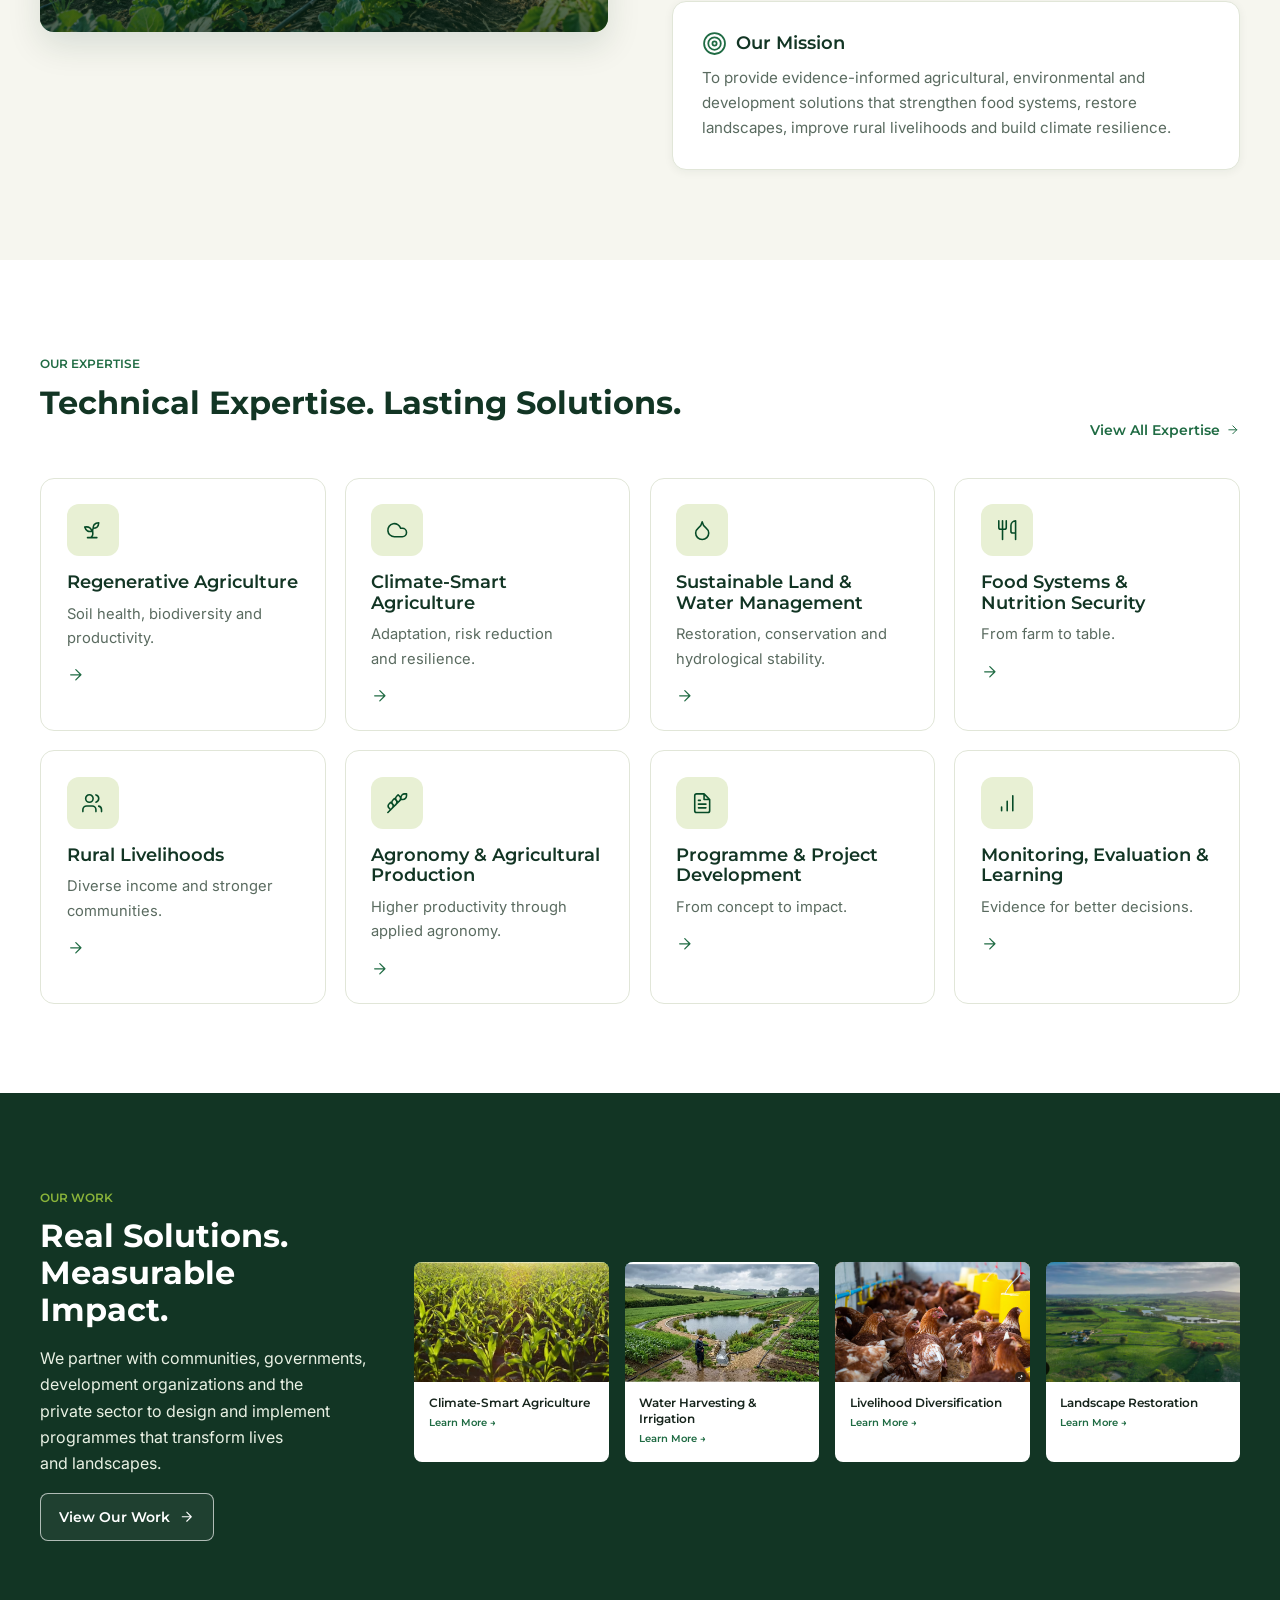
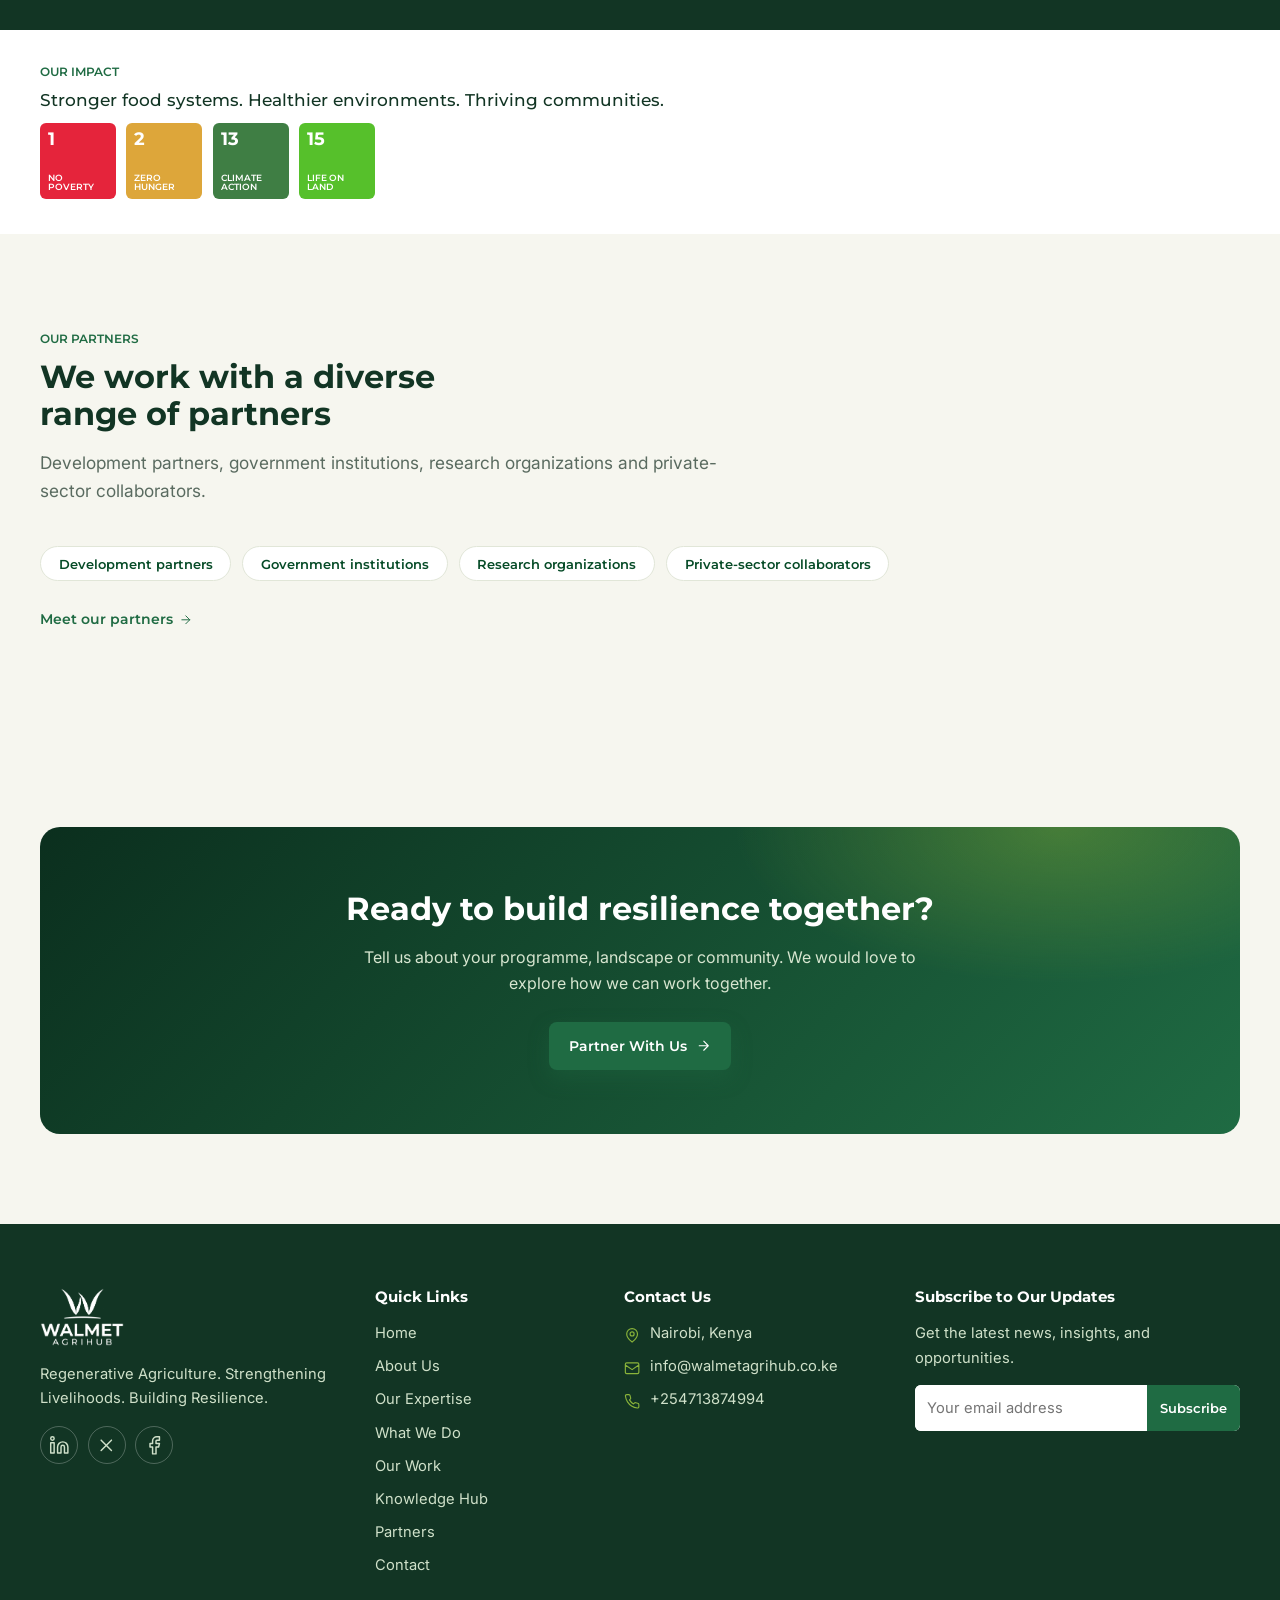
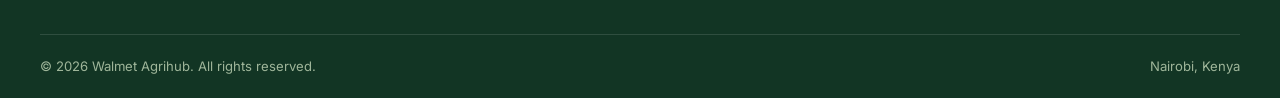
==== commit a8e667e5: "updates" ====
--- a/index.html
+++ b/index.html
@@ -93,10 +93,10 @@
     <p>We partner with communities, governments, development organizations and the private sector to design and implement programmes that transform lives and landscapes.</p>
     <a class="btn btn--ghost" href="our-work.html">View Our Work <svg class="icon " viewBox="0 0 24 24" aria-hidden="true"><path d="M5 12h14M12 5l7 7-7 7"/></svg></a></div>
   <div class="work-tiles">
-    <a class="tile reveal" href="our-work.html"><div class="thumb th-climate" style="height:120px"><svg class="icon " viewBox="0 0 24 24" aria-hidden="true"><path d="M17.5 19H9a7 7 0 1 1 6.71-9h1.79a4.5 4.5 0 1 1 0 9Z"/></svg></div><div class="t-body">Climate-Smart Agriculture<small>Learn More &rarr;</small></div></a>
-    <a class="tile reveal" style="--d:.08s" href="our-work.html"><div class="thumb th-water" style="height:120px"><svg class="icon " viewBox="0 0 24 24" aria-hidden="true"><path d="M12 22a7 7 0 0 0 7-7c0-2-1-3.9-3-5.5s-3.5-4-4-6.5c-.5 2.5-2 4.9-4 6.5C6 11.1 5 13 5 15a7 7 0 0 0 7 7z"/></svg></div><div class="t-body">Water Harvesting &amp; Irrigation<small>Learn More &rarr;</small></div></a>
-    <a class="tile reveal" style="--d:.16s" href="our-work.html"><div class="thumb th-liveli" style="height:120px"><svg class="icon " viewBox="0 0 24 24" aria-hidden="true"><path d="M16 21v-2a4 4 0 0 0-4-4H6a4 4 0 0 0-4 4v2M9 11a4 4 0 1 0 0-8 4 4 0 0 0 0 8zM22 21v-2a4 4 0 0 0-3-3.87M16 3.13a4 4 0 0 1 0 7.75"/></svg></div><div class="t-body">Livelihood Diversification<small>Learn More &rarr;</small></div></a>
-    <a class="tile reveal" style="--d:.24s" href="our-work.html"><div class="thumb th-land" style="height:120px"><svg class="icon " viewBox="0 0 24 24" aria-hidden="true"><path d="m8 3 4 8 5-5 5 15H2L8 3z"/></svg></div><div class="t-body">Landscape Restoration<small>Learn More &rarr;</small></div></a>
+    <a class="tile reveal" href="our-work.html"><div class="thumb th-climate" style="height:120px"><img src="image2.png" alt="" loading="lazy"></div><div class="t-body">Climate-Smart Agriculture<small>Learn More &rarr;</small></div></a>
+    <a class="tile reveal" style="--d:.08s" href="our-work.html"><div class="thumb th-water" style="height:120px"><img src="image1.png" alt="" loading="lazy"></div><div class="t-body">Water Harvesting &amp; Irrigation<small>Learn More &rarr;</small></div></a>
+    <a class="tile reveal" style="--d:.16s" href="our-work.html"><div class="thumb th-liveli" style="height:120px"><img src="image4.png" alt="" loading="lazy"></div><div class="t-body">Livelihood Diversification<small>Learn More &rarr;</small></div></a>
+    <a class="tile reveal" style="--d:.24s" href="our-work.html"><div class="thumb th-land" style="height:120px"><img src="image5.png" alt="" loading="lazy"></div><div class="t-body">Landscape Restoration<small>Learn More &rarr;</small></div></a>
   </div>
 </div></section>
 
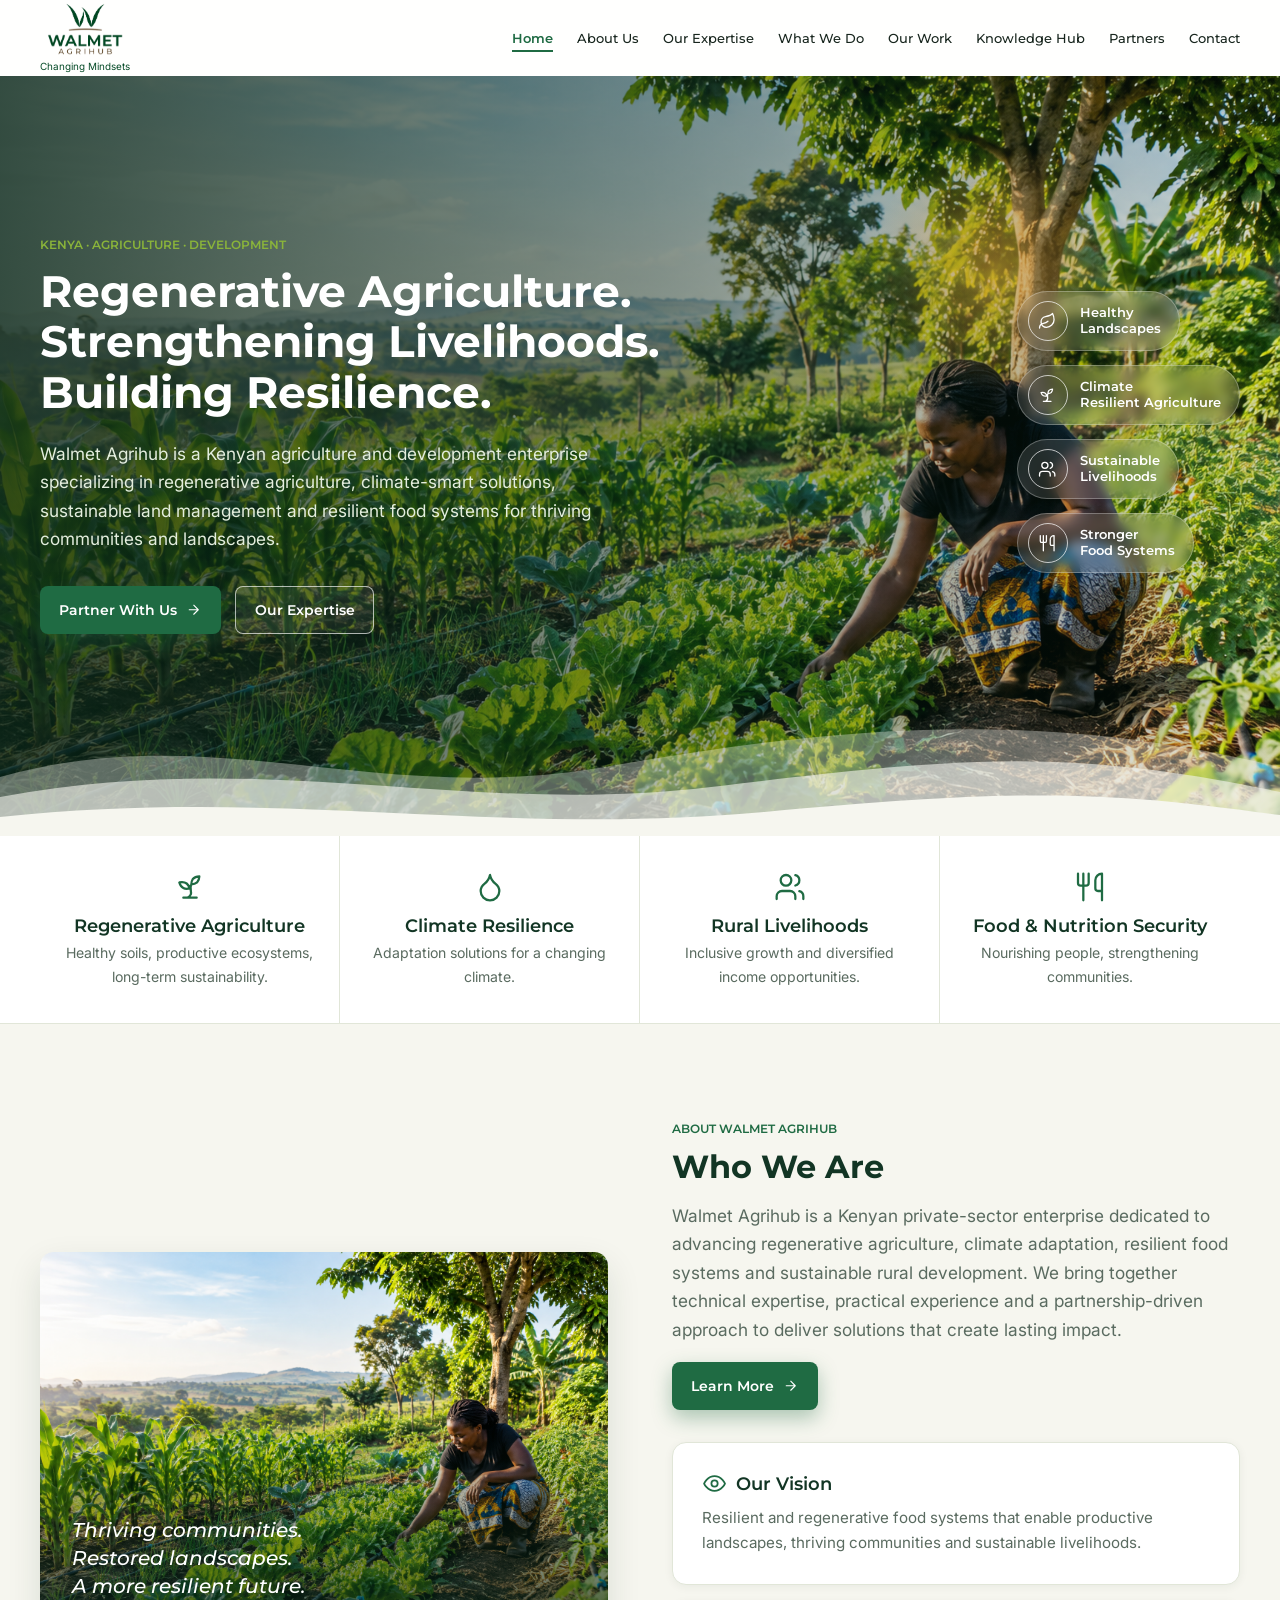
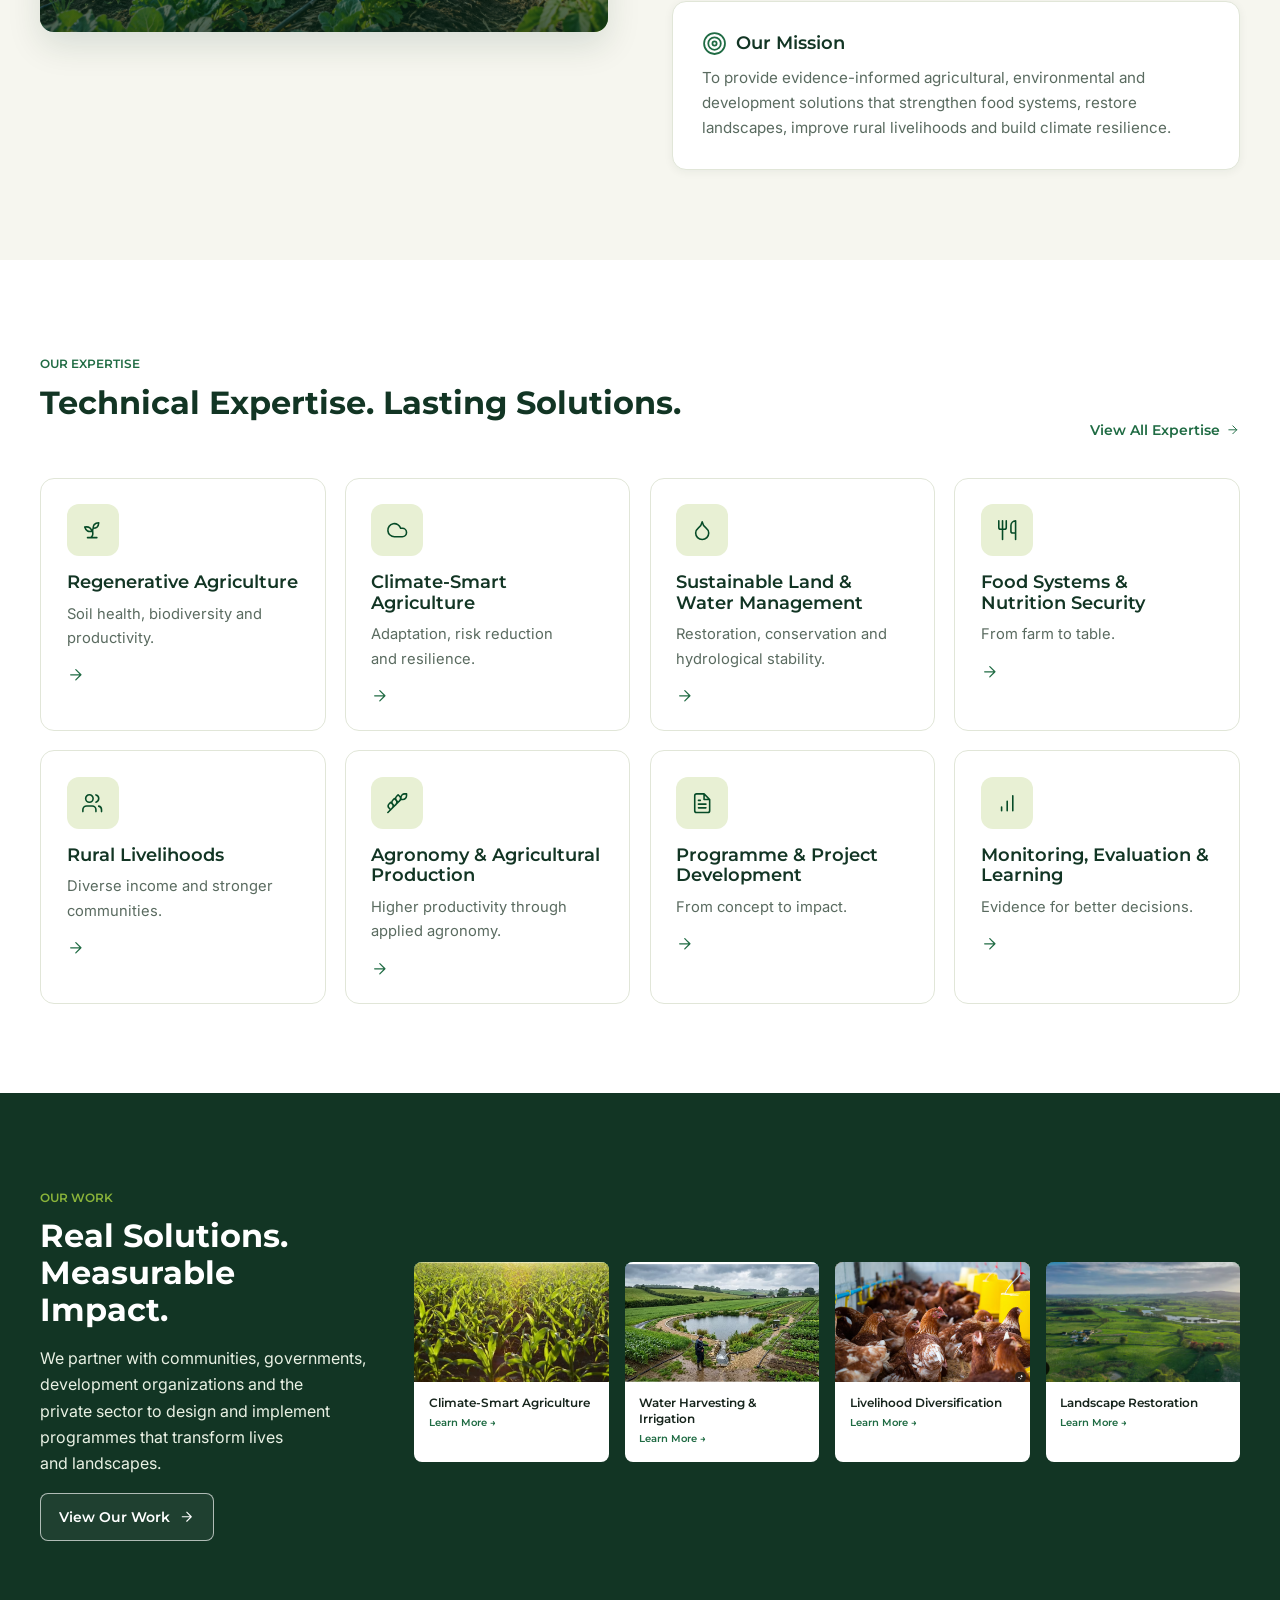
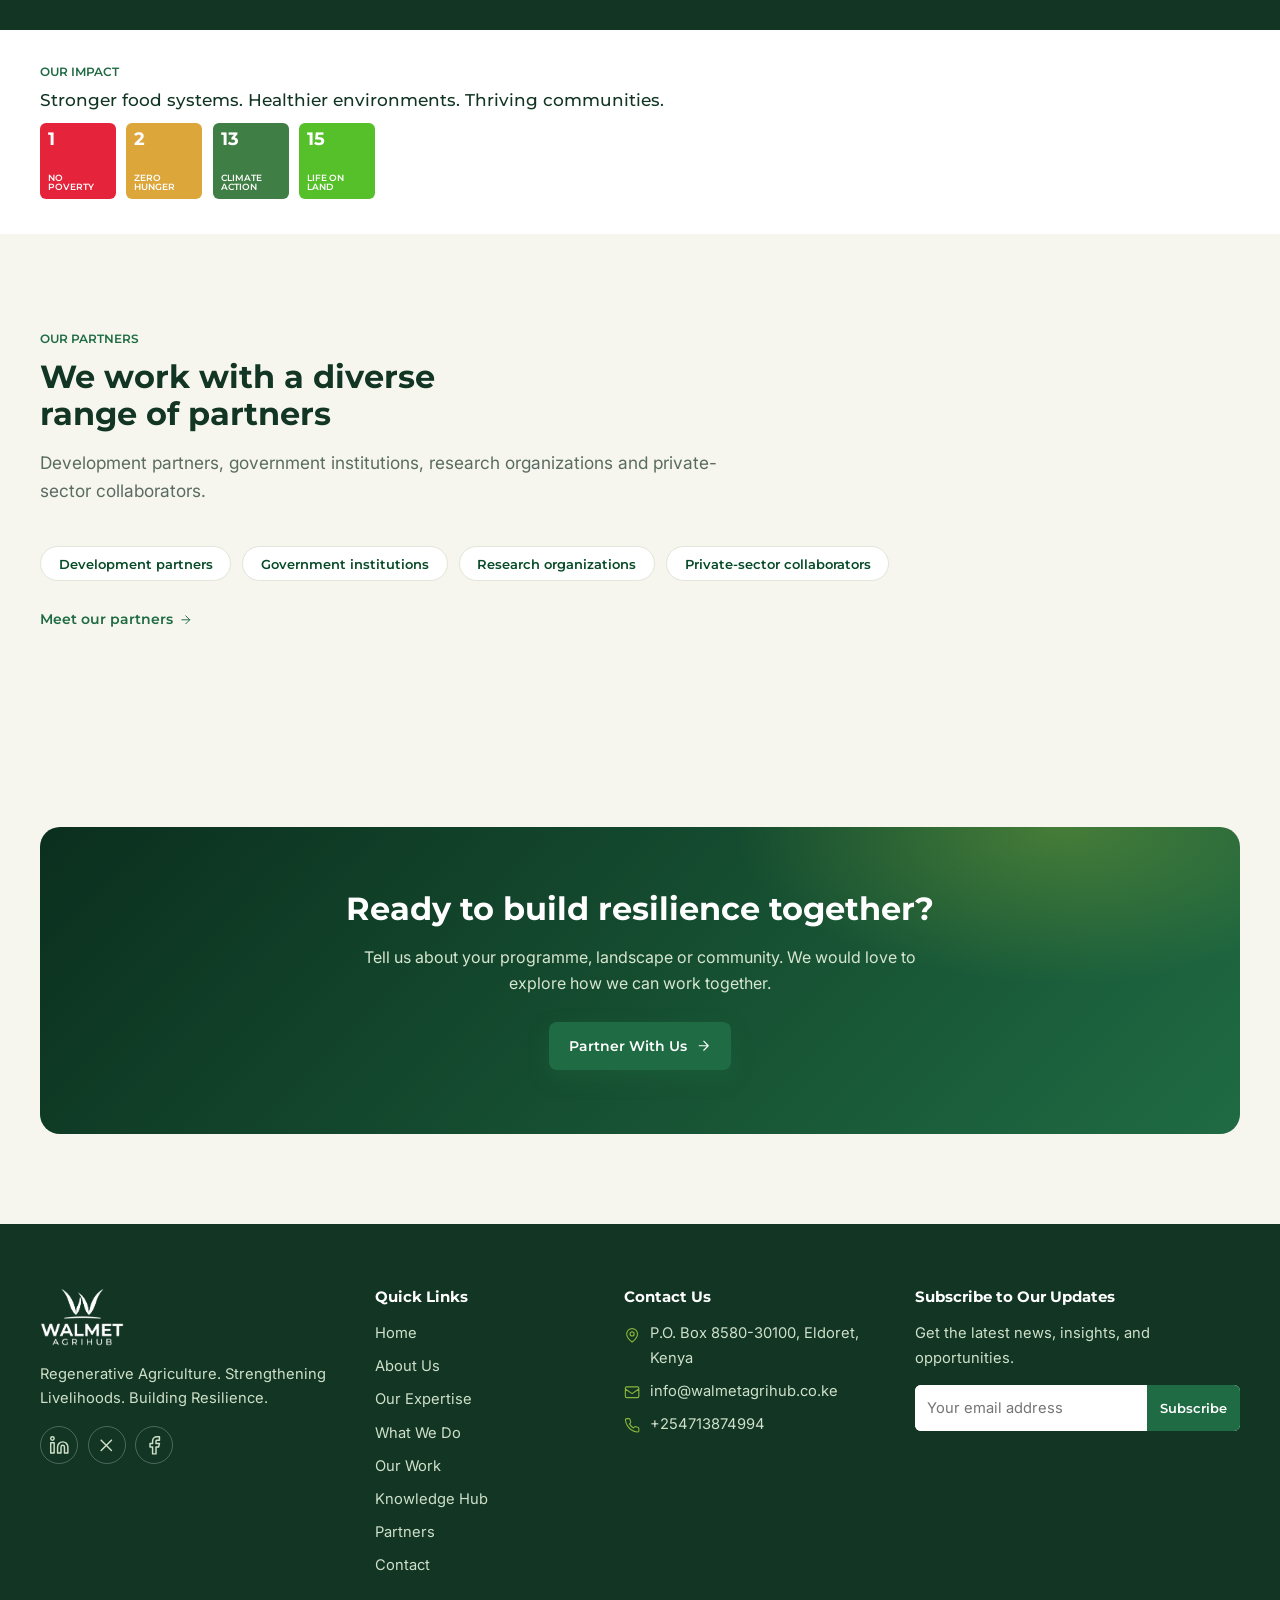
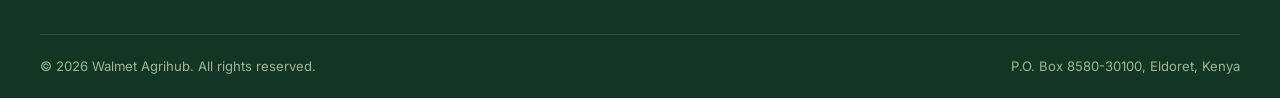
==== commit 24d10ef1: "updates" ====
--- a/index.html
+++ b/index.html
@@ -135,14 +135,14 @@
     <div><h4>Quick Links</h4><ul><li><a href="index.html">Home</a></li><li><a href="about.html">About Us</a></li><li><a href="expertise.html">Our Expertise</a></li><li><a href="what-we-do.html">What We Do</a></li><li><a href="our-work.html">Our Work</a></li><li><a href="knowledge-hub.html">Knowledge Hub</a></li><li><a href="partners.html">Partners</a></li><li><a href="contact.html">Contact</a></li></ul></div>
     <div><h4>Contact Us</h4>
       <ul class="footer-contact">
-        <li><svg class="icon " viewBox="0 0 24 24" aria-hidden="true"><path d="M20 10c0 6-8 12-8 12s-8-6-8-12a8 8 0 0 1 16 0z"/><circle cx="12" cy="10" r="3"/></svg><span>Nairobi, Kenya</span></li>
+        <li><svg class="icon " viewBox="0 0 24 24" aria-hidden="true"><path d="M20 10c0 6-8 12-8 12s-8-6-8-12a8 8 0 0 1 16 0z"/><circle cx="12" cy="10" r="3"/></svg><span>P.O. Box 8580-30100, Eldoret, Kenya</span></li>
         <li><svg class="icon " viewBox="0 0 24 24" aria-hidden="true"><path d="M4 4h16a2 2 0 0 1 2 2v12a2 2 0 0 1-2 2H4a2 2 0 0 1-2-2V6a2 2 0 0 1 2-2zM22 7l-10 7L2 7"/></svg><a href="mailto:info@walmetagrihub.co.ke">info@walmetagrihub.co.ke</a></li>
         <li><svg class="icon " viewBox="0 0 24 24" aria-hidden="true"><path d="M22 16.92v3a2 2 0 0 1-2.18 2 19.8 19.8 0 0 1-8.63-3.07 19.5 19.5 0 0 1-6-6 19.8 19.8 0 0 1-3.07-8.67A2 2 0 0 1 4.11 2h3a2 2 0 0 1 2 1.72c.13.96.36 1.9.7 2.81a2 2 0 0 1-.45 2.11L8.09 9.91a16 16 0 0 0 6 6l1.27-1.27a2 2 0 0 1 2.11-.45c.91.34 1.85.57 2.81.7A2 2 0 0 1 22 16.92z"/></svg><a href="tel:+254713874994">+254713874994</a></li>
       </ul></div>
     <div><h4>Subscribe to Our Updates</h4><p>Get the latest news, insights, and opportunities.</p>
       <form class="subscribe-form" data-newsletter><input type="email" name="email" placeholder="Your email address" aria-label="Your email address" required><button type="submit">Subscribe</button></form></div>
   </div>
-  <div class="container footer-bottom"><span>&copy; <span data-year>2026</span> Walmet Agrihub. All rights reserved.</span><span>Nairobi, Kenya</span></div>
+  <div class="container footer-bottom"><span>&copy; <span data-year>2026</span> Walmet Agrihub. All rights reserved.</span><span>P.O. Box 8580-30100, Eldoret, Kenya</span></div>
 </footer>
 <script src="main.js" defer></script>
 
--- a/styles.css
+++ b/styles.css
@@ -134,9 +134,8 @@
 .hero {
   position: relative; color: #fff; overflow: hidden; isolation: isolate;
   min-height: min(86vh, 760px); display: flex; align-items: center;
-  /* Drop a real photo at web/assets/img/hero.jpg — it layers over the gradient automatically */
   background:
-    url("../img/hero.jpg") center / cover no-repeat,
+    url("image7.png") center / cover no-repeat,
     radial-gradient(900px 420px at 80% 18%, rgba(232,163,58,.45), transparent 62%),
     linear-gradient(160deg, #0b2f1e 0%, #1f6b43 55%, #3f8a4d 100%);
 }
